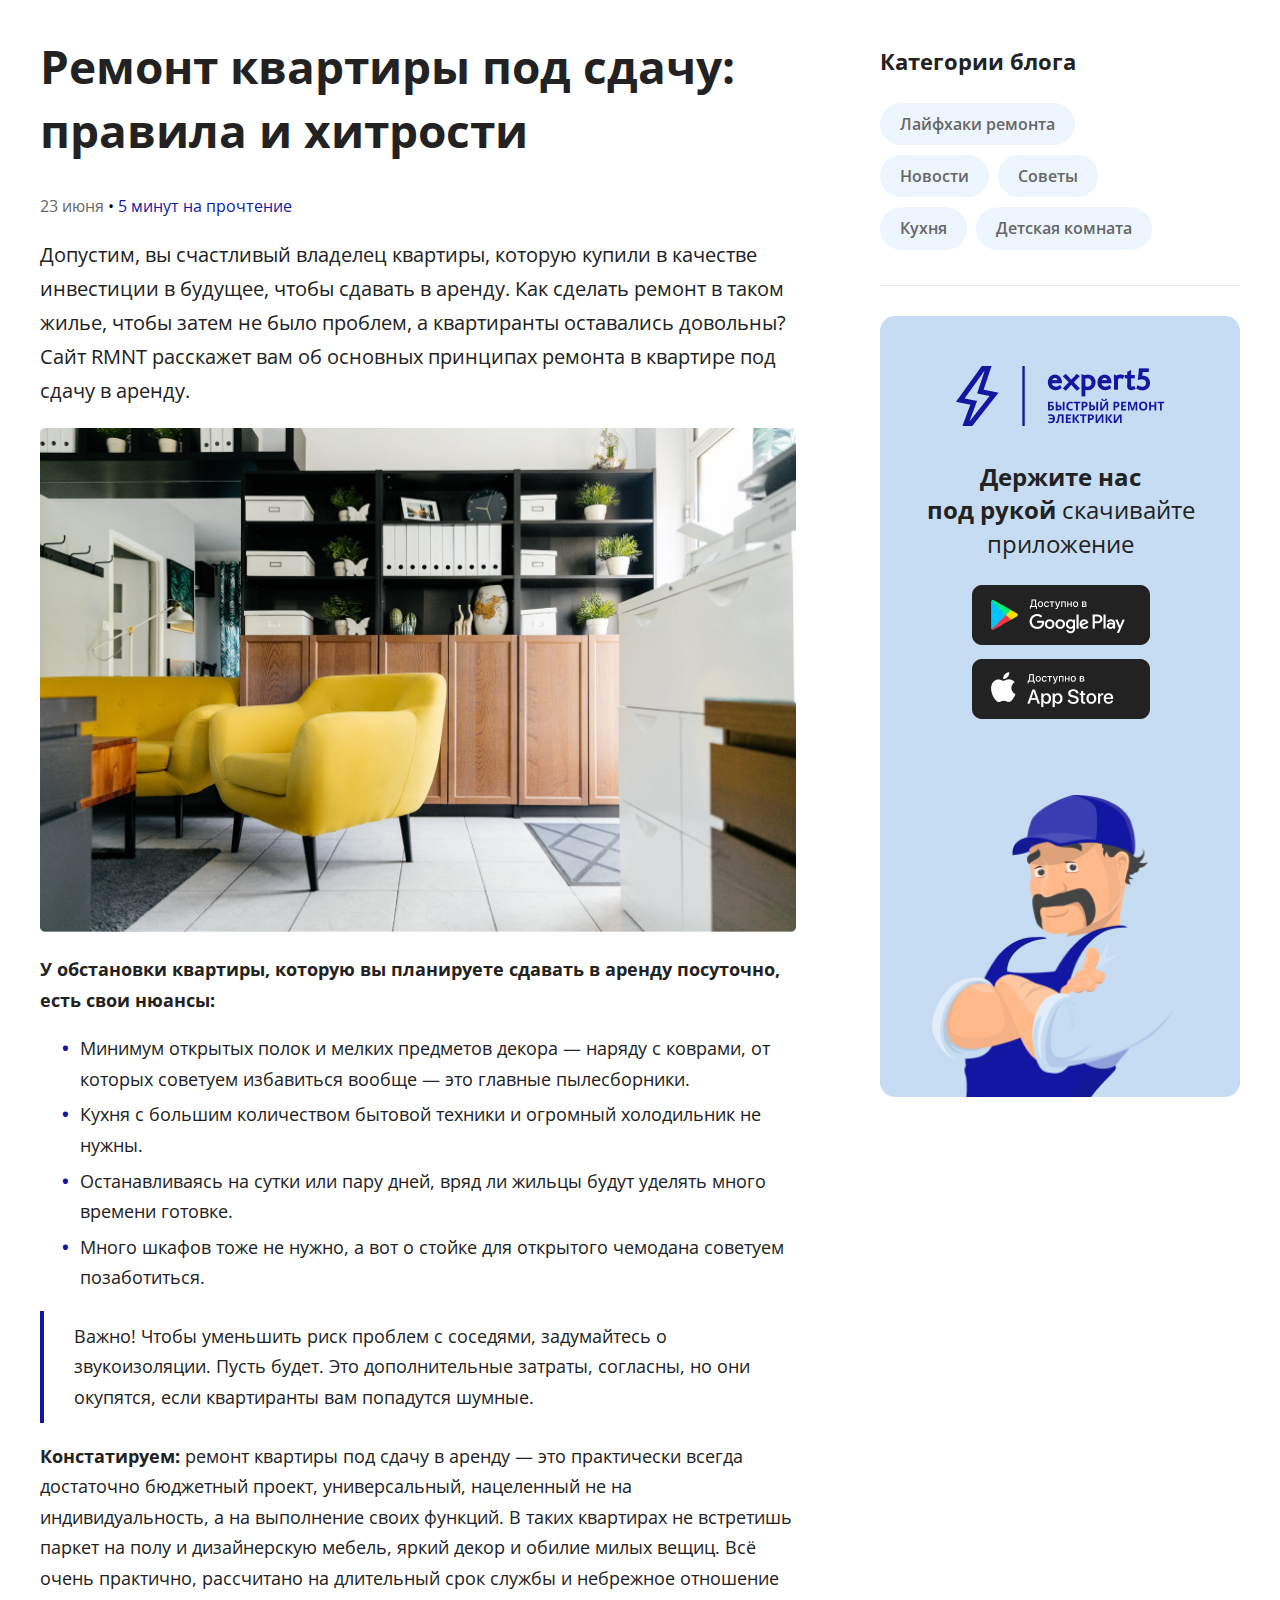
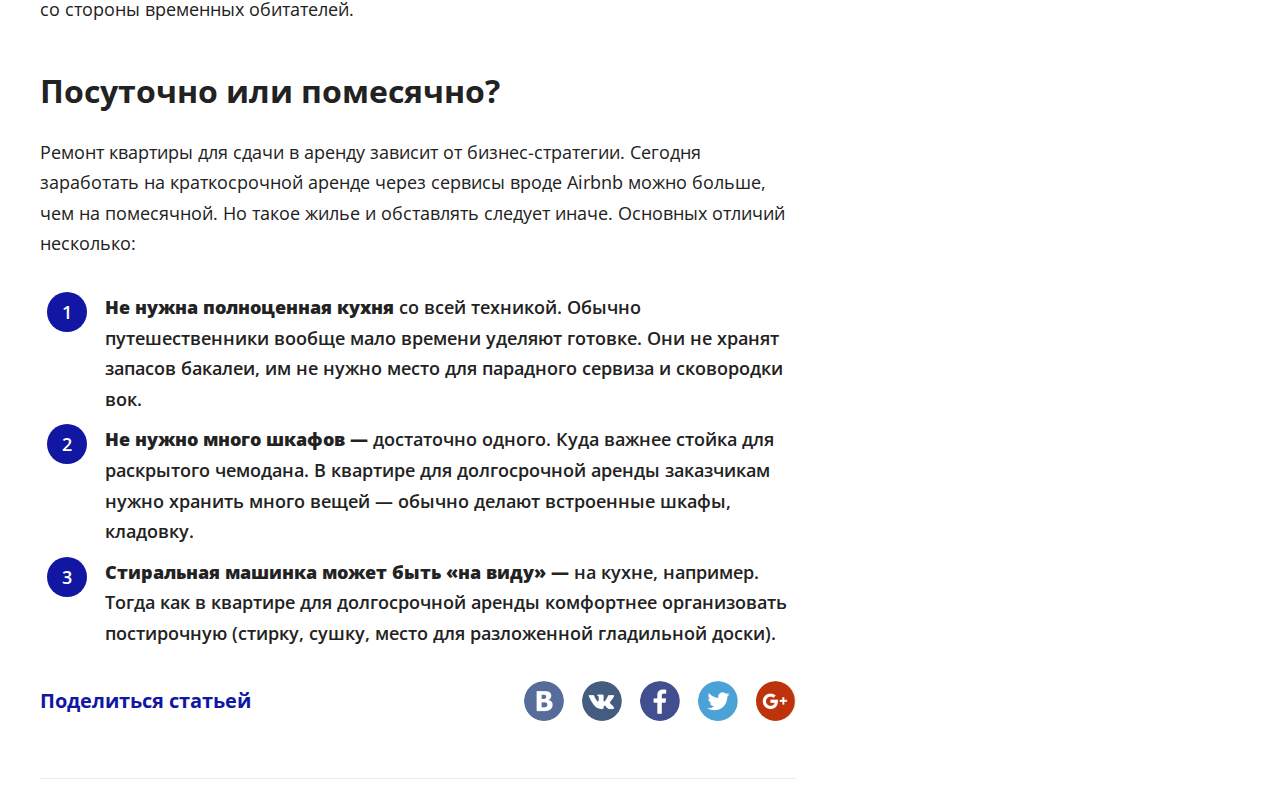
==== article.html @ 5c33186f "article.html article part (almost finished)" ====
<!DOCTYPE html>
<html lang="en">
<head>
    <meta charset="UTF-8">
    <meta http-equiv="X-UA-Compatible" content="IE=edge">
    <meta name="viewport" content="width=device-width, initial-scale=1.0">
    <title>expert5</title>
    <link rel="stylesheet" href="./css/article.css">
    <link rel="preconnect" href="https://fonts.gstatic.com">
    <link rel="preconnect" href="https://fonts.gstatic.com">
    <link href="https://fonts.googleapis.com/css2?family=Open+Sans:wght@400;600;700;800&display=swap" rel="stylesheet">
</head>
<body>
    <main>
        <section class="article_section">
            <!--путь к документу-->
            <div class="article">
                <article class="article_main">
                    <h1>Ремонт квартиры под сдачу: правила и хитрости</h1>
                    <div class="article_main_info">
                        <span class="date">23 июня</span> • <span class="time_to_read">5 минут на прочтение</span>
                    </div>
                    <p class="article_main_default_text">Допустим, вы счастливый владелец квартиры, которую купили в качестве инвестиции в будущее, чтобы сдавать в аренду. Как сделать ремонт в таком жилье, чтобы затем не было проблем, а квартиранты оставались довольны? Сайт RMNT расскажет вам об основных принципах ремонта в квартире под сдачу в аренду.</p>
                    <div class="article_main_image">
                        <img src="./img/article_remont.png" alt="Image in article">
                    </div>
                    <p><b>У обстановки квартиры, которую вы планируете сдавать в аренду посуточно, есть свои нюансы:</b></p>
                    <ul>
                        <li>Минимум открытых полок и мелких предметов декора — наряду с коврами, от которых советуем избавиться вообще — это главные пылесборники.</li>
                        <li>Кухня с большим количеством бытовой техники и огромный холодильник не нужны.</li>
                        <li>Останавливаясь на сутки или пару дней, вряд ли жильцы будут уделять много времени готовке.</li>
                        <li>Много шкафов тоже не нужно, а вот о стойке для открытого чемодана советуем позаботиться.</li>
                    </ul>
                    <p class="article_main_important_text">
                        Важно! Чтобы уменьшить риск проблем с соседями, задумайтесь о звукоизоляции. Пусть будет. Это дополнительные затраты, согласны, но они окупятся, если квартиранты вам попадутся шумные.
                    </p>
                    <p><b>Констатируем:</b> ремонт квартиры под сдачу в аренду — это практически всегда достаточно бюджетный проект, универсальный, нацеленный не на индивидуальность, а на выполнение своих функций. В таких квартирах не встретишь паркет на полу и дизайнерскую мебель, яркий декор и обилие милых вещиц. Всё очень практично, рассчитано на длительный срок службы и небрежное отношение со стороны временных обитателей.</p>
                    <h3>Посуточно или помесячно?</h3>
                    <p>Ремонт квартиры для сдачи в аренду зависит от бизнес-стратегии. Сегодня заработать на краткосрочной аренде через сервисы вроде Airbnb можно больше, чем на помесячной. Но такое жилье и обставлять следует иначе. Основных отличий несколько:</p>
                    <ol>
                        <li><b>Не нужна полноценная кухня</b> со всей техникой. Обычно путешественники вообще мало времени уделяют готовке. Они не хранят запасов бакалеи, им не нужно место для парадного сервиза и сковородки вок.</li>
                        <li><b>Не нужно много шкафов —</b> достаточно одного. Куда важнее стойка для раскрытого чемодана. В квартире для долгосрочной аренды заказчикам нужно хранить много вещей — обычно делают встроенные шкафы, кладовку.</li>
                        <li><b>Стиральная машинка может быть «на виду» —</b> на кухне, например. Тогда как в квартире для долгосрочной аренды комфортнее организовать постирочную (стирку, сушку, место для разложенной гладильной доски).</li>
                    </ol>
                    <div class="article_main_share">
                        <p>Поделиться статьей</p>
                        <div class="all_shares">
                            <button id="share_1"></button>
                            <button id="share_2"></button>
                            <button id="share_3"></button>
                            <button id="share_4"></button>
                            <button id="share_5"></button>
                        </div>
                    </div>
                </article>
                <div class="article_add">
                    <div class="categories">
                        <h3>Категории блога</h3>
                        <div class="categories_list">
                            <button>Лайфхаки ремонта</button>
                            <button>Новости</button>
                            <button>Советы</button>
                            <button>Кухня</button>
                            <button>Детская комната</button>
                        </div> 
                    </div>
                    <div class="mobile_app_add">
                        <div class="main_part">
                            <div class="logo">
                                <img src="./img/logo_large.png" alt="Logo">
                            </div>
                            <p><b>Держите нас <br> под рукой</b> скачивайте приложение</p>
                            <div class="links">
                                <img src="./img/large_gp.png" alt="google play link">
                                <img src="./img/large_ap.png" alt="app store link">
                            </div>
                        </div>                        
                        <div class="man">
                            <img src="./img/article_add_man_large.png" alt="man" id="article_default_man">
                            <img src="./img/article_add_man_tablet.png" alt="man tablet" id="article_tablet_man">
                        </div>
                        <!-- лого, текст, кнопки, картинка -->
                    </div>
                </div>
            </div>
            <!-- Читать ещё -->
            <!-- Комментарии -->
        </section>
    </main>
</body>
</html>
---- css/article.css ----
.article_section {
  width: 100%;
}

.article {
  max-width: 1200px;
  margin: 0 auto;
  display: flex;
  flex-direction: row;
}

.article_main {
  width: 63%;
  padding-bottom: 40px;
  border-bottom: 1px solid #ECECEC;
  margin-top: 26px;
}

.article_main h1 {
  font-family: Open Sans;
  font-style: normal;
  font-weight: bold;
  font-size: 46px;
  line-height: 140%;
  color: #222222;
  margin-top: 0;
}

.article_main h3 {
  font-family: Open Sans;
  font-style: normal;
  font-weight: bold;
  font-size: 32px;
  line-height: 170%;
  color: #222222;
  margin-bottom: 10px;
  margin-top: 40px;
}

.article_main_image {
  width: 100%;
}

.article_main_image img {
  width: 100%;
}

.article_main_info {
  font-family: Open Sans;
  font-style: normal;
  font-weight: normal;
  font-size: 16px;
  line-height: 150%;
}

.article_main_info span.date {
  color: #666666;
}

.article_main_info span.time_to_read {
  color: #1117A3;
}

.article_main p {
  font-family: Open Sans;
  font-style: normal;
  font-weight: normal;
  font-size: 18px;
  line-height: 170%;
  color: #222222;
}

.article_main p.article_main_default_text {
  font-size: 20px;
}

.article_main ul {
  list-style: none;
}

.article_main ul li {
  margin: 5px 0;
  font-family: Open Sans;
  font-style: normal;
  font-weight: normal;
  font-size: 18px;
  line-height: 170%;
  color: #222222;
}

.article_main ul li::before {
  content: "\2022";
  color: #1117A3;
  font-weight: bold;
  display: inline-block;
  width: 1em;
  margin-left: -1em;
}

.article_main ol {
  list-style-type: none;
  counter-reset: num;
  margin: 0 0 0 45px;
  padding: 15px 0 5px 0;
  font-size: 16px;
}

.article_main ol li {
  position: relative;
  margin: 0 0 0 0;
  padding: 0 0 10px 20px;
  line-height: 1.4;
  font-family: Open Sans;
  font-style: normal;
  font-weight: 600;
  font-size: 18px;
  line-height: 170%;
  color: #222222;
}

.article_main ol li::before {
  content: counter(num);
  counter-increment: num;
  display: inline-block;
  position: absolute;
  top: 0;
  left: -38px;
  width: 40px;
  height: 40px;
  border-radius: 100px;
  background: #1117A3;
  color: #FFFFFF;
  text-align: center;
  line-height: 40px;
  font-size: 18px;
}

.article_main_important_text {
  border-left: 4px #1117A3 solid;
  padding: 10px 30px;
  font-size: 20px;
}

.article_main_share {
  display: flex;
  flex-direction: row;
  justify-content: space-between;
  align-items: center;
}

.article_main_share p {
  font-family: Open Sans;
  font-style: normal;
  font-weight: bold;
  font-size: 20px;
  line-height: 170%;
  color: #1117A3;
}

.article_main_share .all_shares {
  width: 272px;
  height: 40px;
}

.article_main_share .all_shares button {
  width: 40px;
  height: 40px;
  border-radius: 100px;
  border: 0;
  background-color: antiquewhite;
  margin-left: 7px;
  margin-right: 7px;
  background-image: url("../img/all_shares.png");
  cursor: pointer;
}

.article_main_share .all_shares button:first-child {
  margin-left: 0;
}

.article_main_share .all_shares button:last-child {
  margin-right: 0;
}

.article_main_share .all_shares #share_1 {
  background-position: 0 0;
}

.article_main_share .all_shares #share_2 {
  background-position: 208px 0;
}

.article_main_share .all_shares #share_3 {
  background-position: 152px 0;
}

.article_main_share .all_shares #share_4 {
  background-position: 96px 0;
}

.article_main_share .all_shares #share_5 {
  background-position: 40px 0;
}

.article_add {
  margin-left: 7%;
  width: 30%;
  margin-top: 24px;
}

.article_add .categories {
  margin-top: 15px;
  padding-bottom: 30px;
  border-bottom: 1px solid #E6E6E6;
}

.article_add .categories h3 {
  margin-top: 0;
  font-family: Open Sans;
  font-style: normal;
  font-weight: bold;
  font-size: 22px;
  line-height: 130%;
  color: #222222;
}

.article_add .categories_list {
  width: 87.5%;
}

.article_add .categories_list button {
  background: #EDF5FE;
  border-radius: 100px;
  border: 0;
  padding: 10px 20px;
  margin: 5px 5px 5px 0;
  font-family: Open Sans;
  font-style: normal;
  font-weight: 600;
  font-size: 16px;
  line-height: 140%;
  color: #666666;
  cursor: pointer;
}

.article_add .mobile_app_add {
  padding-top: 50px;
  padding-left: 46px;
  padding-right: 45px;
  margin-top: 30px;
  height: 731px;
  background: #C5DCF2;
  border-radius: 15px;
  display: flex;
  flex-direction: column;
  align-items: center;
  overflow: hidden;
  justify-content: space-between;
}

.article_add .mobile_app_add .main_part {
  display: flex;
  flex-direction: column;
  align-items: center;
}

.article_add .mobile_app_add .main_part p {
  font-family: Open Sans;
  font-style: normal;
  font-weight: normal;
  font-size: 24px;
  line-height: 140%;
  text-align: center;
  color: #222222;
  margin-top: 30px;
}

.article_add .mobile_app_add .main_part .links {
  display: flex;
  flex-direction: column;
  margin-bottom: 20px;
}

.article_add .mobile_app_add .main_part .links img {
  margin-bottom: 14px;
}

.article_add .mobile_app_add .man img {
  height: 100%;
}

.article_add .mobile_app_add .man #article_tablet_man {
  display: none;
}

@media screen and (max-width: 1025px) {
  .article {
    padding: 0 10px;
  }
}

@media screen and (max-width: 769px) {
  .article {
    flex-direction: column;
    padding: 0 32px;
  }
  .article_main {
    width: 100%;
  }
  .article_main h1 {
    font-size: 40px;
  }
  .article_main ol li::before {
    width: 32px;
    height: 32px;
    line-height: 30px;
  }
  .article_add {
    width: 100%;
    margin-left: 0;
  }
  .article_add .categories {
    border: 0;
  }
  .article_add .mobile_app_add {
    flex-direction: row;
    height: 446px;
  }
  .article_add .mobile_app_add .man {
    height: 100%;
  }
  .article_add .mobile_app_add .man #article_tablet_man {
    display: block;
  }
  .article_add .mobile_app_add .man #article_default_man {
    display: none;
  }
}

@media screen and (max-width: 426px) {
  .article {
    padding: 0 24px;
  }
  .article_main h1 {
    font-size: 32px;
  }
  .article_main p.article_main_default_text {
    font-size: 18px;
  }
  .article_main_important_text {
    font-size: 18px;
    padding-left: 0 20px;
  }
  .article_main ol li, .article_main ul li {
    font-size: 16px;
  }
  .article_main_share {
    flex-direction: column;
  }
  .article_main_share p {
    font-size: 18px;
  }
  .article_add .mobile_app_add {
    flex-direction: column;
    height: 629px;
  }
  .article_add .mobile_app_add .main_part .logo img {
    width: 173px;
    height: 50px;
  }
  .article_add .mobile_app_add .main_part p {
    font-size: 20px;
  }
  .article_add .mobile_app_add .man #article_tablet_man {
    display: none;
  }
  .article_add .mobile_app_add .man #article_default_man {
    display: block;
  }
}
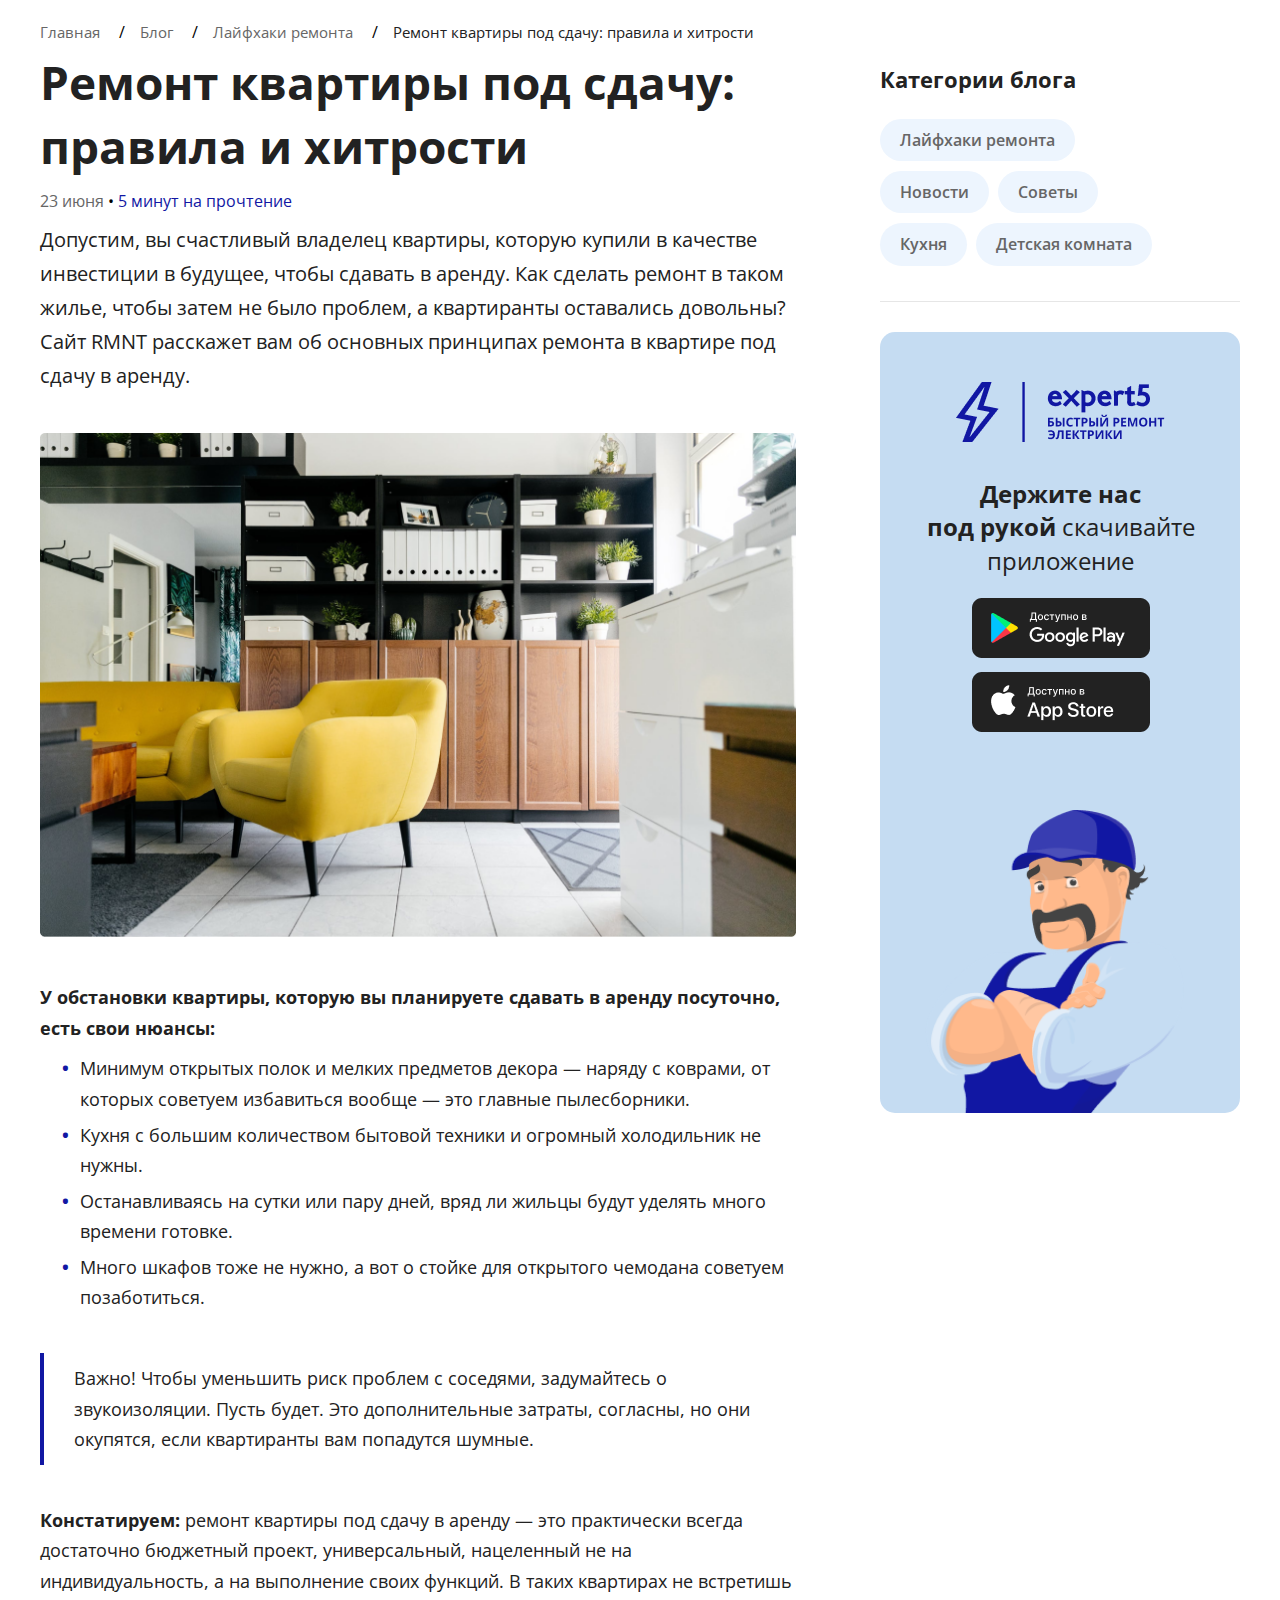
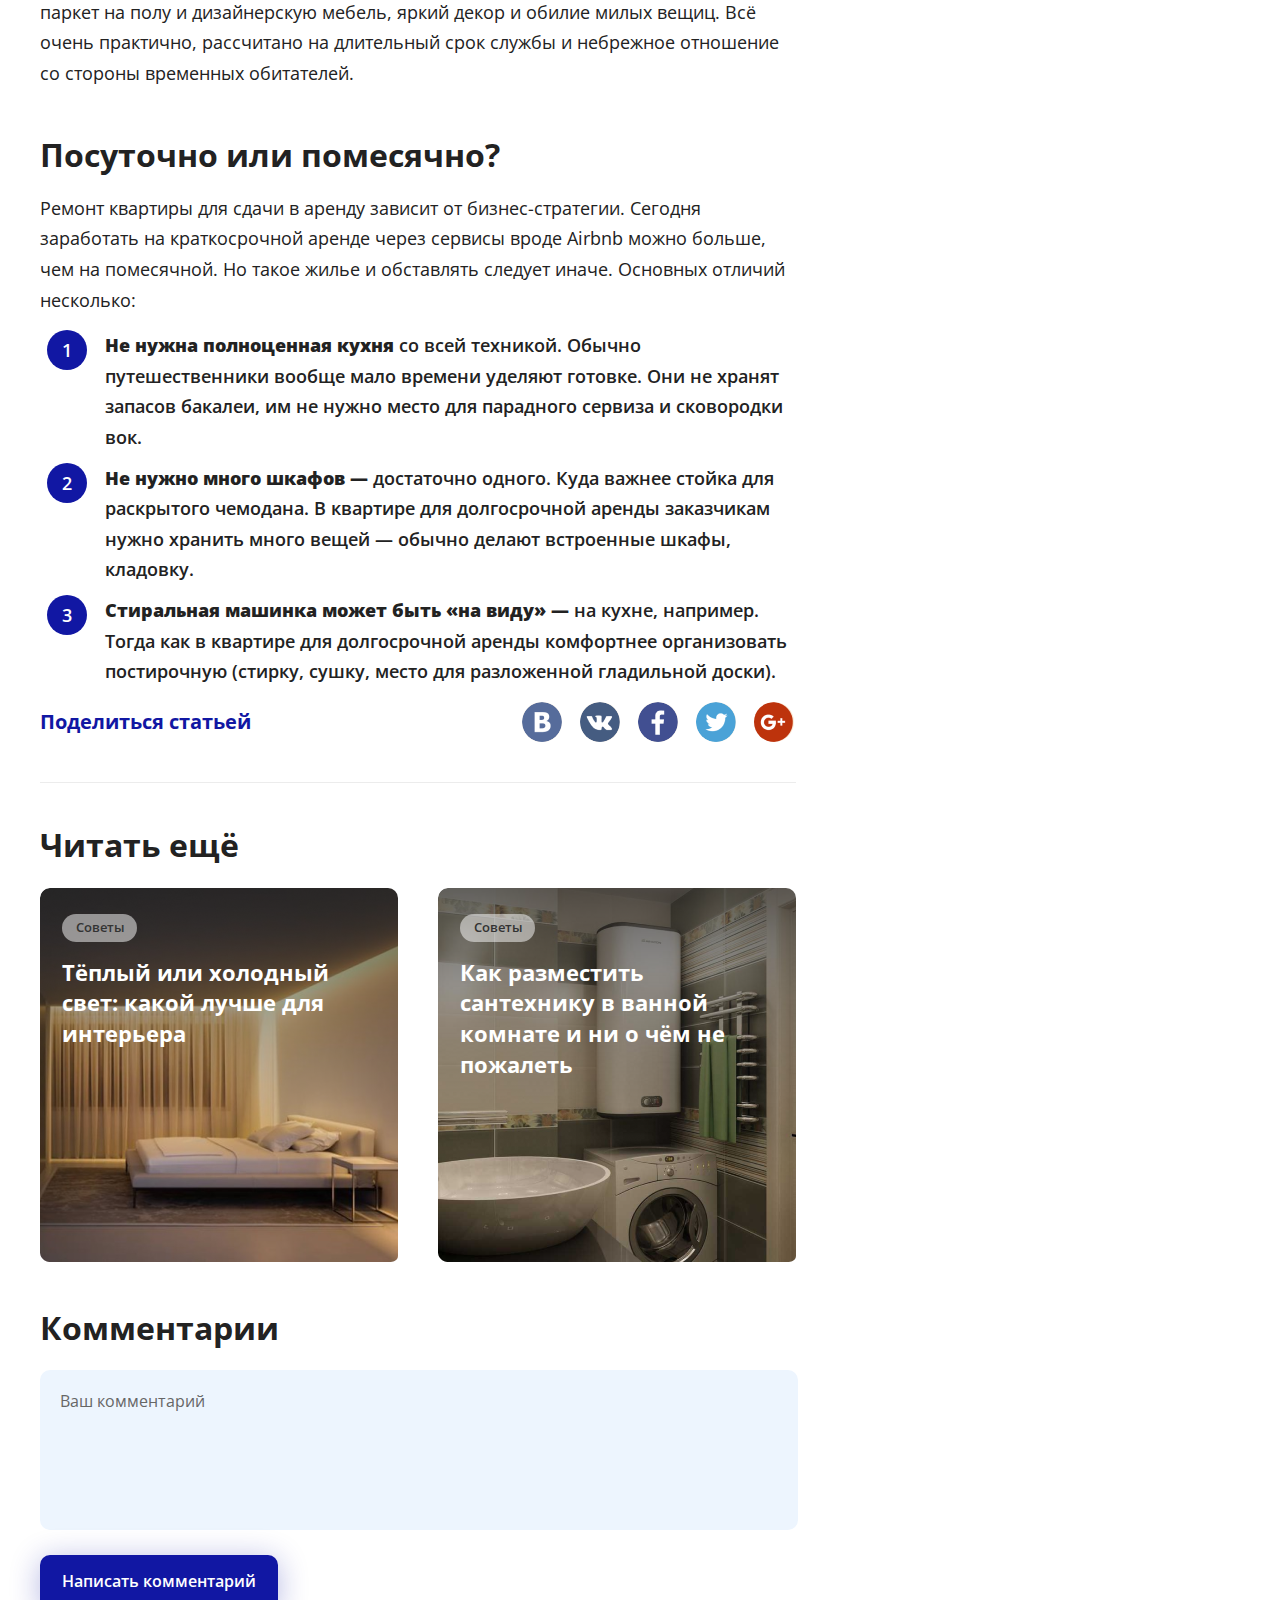
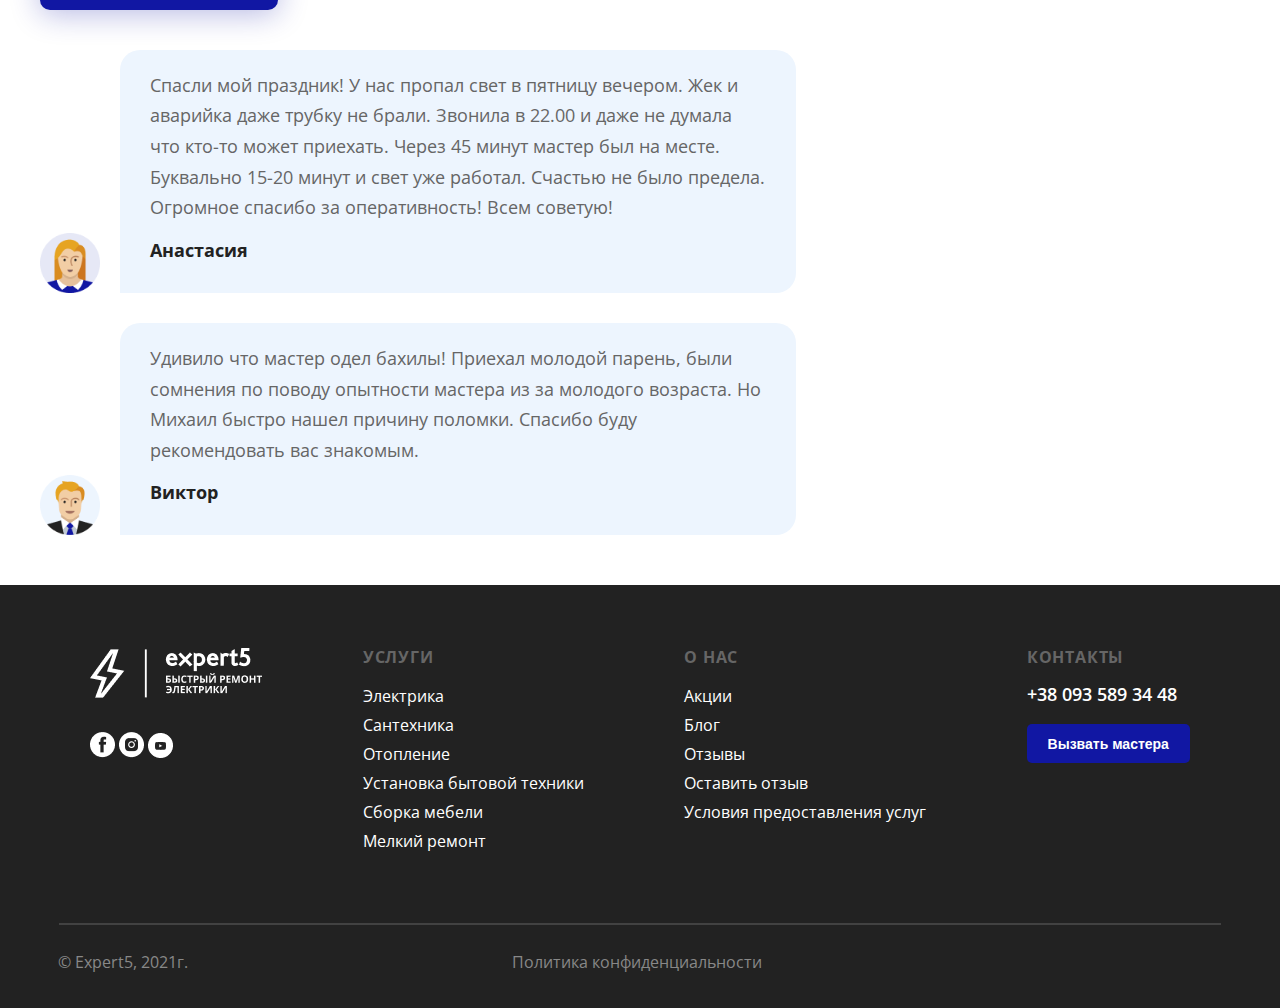
==== commit 45103f0f: "article finished (no header)" ====
--- a/article.html
+++ b/article.html
@@ -5,6 +5,7 @@
     <meta http-equiv="X-UA-Compatible" content="IE=edge">
     <meta name="viewport" content="width=device-width, initial-scale=1.0">
     <title>expert5</title>
+    <link rel="stylesheet" href="./css/style.css">
     <link rel="stylesheet" href="./css/article.css">
     <link rel="preconnect" href="https://fonts.gstatic.com">
     <link rel="preconnect" href="https://fonts.gstatic.com">
@@ -14,78 +15,193 @@
     <main>
         <section class="article_section">
             <!--путь к документу-->
-            <div class="article">
-                <article class="article_main">
-                    <h1>Ремонт квартиры под сдачу: правила и хитрости</h1>
-                    <div class="article_main_info">
-                        <span class="date">23 июня</span> • <span class="time_to_read">5 минут на прочтение</span>
-                    </div>
-                    <p class="article_main_default_text">Допустим, вы счастливый владелец квартиры, которую купили в качестве инвестиции в будущее, чтобы сдавать в аренду. Как сделать ремонт в таком жилье, чтобы затем не было проблем, а квартиранты оставались довольны? Сайт RMNT расскажет вам об основных принципах ремонта в квартире под сдачу в аренду.</p>
-                    <div class="article_main_image">
-                        <img src="./img/article_remont.png" alt="Image in article">
-                    </div>
-                    <p><b>У обстановки квартиры, которую вы планируете сдавать в аренду посуточно, есть свои нюансы:</b></p>
+            <div class="article_block">
+                <div class="article_links">
                     <ul>
-                        <li>Минимум открытых полок и мелких предметов декора — наряду с коврами, от которых советуем избавиться вообще — это главные пылесборники.</li>
-                        <li>Кухня с большим количеством бытовой техники и огромный холодильник не нужны.</li>
-                        <li>Останавливаясь на сутки или пару дней, вряд ли жильцы будут уделять много времени готовке.</li>
-                        <li>Много шкафов тоже не нужно, а вот о стойке для открытого чемодана советуем позаботиться.</li>
+                        <li><a href="#">Главная</a></li>
+                        <li><a href="#">Блог</a></li>
+                        <li><a href="#">Лайфхаки ремонта</a></li>
+                        <li class="current"><a href="#">Ремонт квартиры под сдачу: правила и хитрости</a></li>
                     </ul>
-                    <p class="article_main_important_text">
-                        Важно! Чтобы уменьшить риск проблем с соседями, задумайтесь о звукоизоляции. Пусть будет. Это дополнительные затраты, согласны, но они окупятся, если квартиранты вам попадутся шумные.
-                    </p>
-                    <p><b>Констатируем:</b> ремонт квартиры под сдачу в аренду — это практически всегда достаточно бюджетный проект, универсальный, нацеленный не на индивидуальность, а на выполнение своих функций. В таких квартирах не встретишь паркет на полу и дизайнерскую мебель, яркий декор и обилие милых вещиц. Всё очень практично, рассчитано на длительный срок службы и небрежное отношение со стороны временных обитателей.</p>
-                    <h3>Посуточно или помесячно?</h3>
-                    <p>Ремонт квартиры для сдачи в аренду зависит от бизнес-стратегии. Сегодня заработать на краткосрочной аренде через сервисы вроде Airbnb можно больше, чем на помесячной. Но такое жилье и обставлять следует иначе. Основных отличий несколько:</p>
-                    <ol>
-                        <li><b>Не нужна полноценная кухня</b> со всей техникой. Обычно путешественники вообще мало времени уделяют готовке. Они не хранят запасов бакалеи, им не нужно место для парадного сервиза и сковородки вок.</li>
-                        <li><b>Не нужно много шкафов —</b> достаточно одного. Куда важнее стойка для раскрытого чемодана. В квартире для долгосрочной аренды заказчикам нужно хранить много вещей — обычно делают встроенные шкафы, кладовку.</li>
-                        <li><b>Стиральная машинка может быть «на виду» —</b> на кухне, например. Тогда как в квартире для долгосрочной аренды комфортнее организовать постирочную (стирку, сушку, место для разложенной гладильной доски).</li>
-                    </ol>
-                    <div class="article_main_share">
-                        <p>Поделиться статьей</p>
-                        <div class="all_shares">
-                            <button id="share_1"></button>
-                            <button id="share_2"></button>
-                            <button id="share_3"></button>
-                            <button id="share_4"></button>
-                            <button id="share_5"></button>
-                        </div>
-                    </div>
-                </article>
-                <div class="article_add">
-                    <div class="categories">
-                        <h3>Категории блога</h3>
-                        <div class="categories_list">
-                            <button>Лайфхаки ремонта</button>
-                            <button>Новости</button>
-                            <button>Советы</button>
-                            <button>Кухня</button>
-                            <button>Детская комната</button>
-                        </div> 
-                    </div>
-                    <div class="mobile_app_add">
-                        <div class="main_part">
-                            <div class="logo">
-                                <img src="./img/logo_large.png" alt="Logo">
-                            </div>
-                            <p><b>Держите нас <br> под рукой</b> скачивайте приложение</p>
-                            <div class="links">
-                                <img src="./img/large_gp.png" alt="google play link">
-                                <img src="./img/large_ap.png" alt="app store link">
-                            </div>
-                        </div>                        
-                        <div class="man">
-                            <img src="./img/article_add_man_large.png" alt="man" id="article_default_man">
-                            <img src="./img/article_add_man_tablet.png" alt="man tablet" id="article_tablet_man">
-                        </div>
-                        <!-- лого, текст, кнопки, картинка -->
-                    </div>
-                </div>
-            </div>
-            <!-- Читать ещё -->
-            <!-- Комментарии -->
+                </div>
+                <div class="article">
+                    <article class="article_main">
+                        <h1>Ремонт квартиры под сдачу: правила и хитрости</h1>
+                        <div class="article_main_info">
+                            <span class="date">23 июня</span> • <span class="time_to_read">5 минут на прочтение</span>
+                        </div>
+                        <p class="article_main_default_text">Допустим, вы счастливый владелец квартиры, которую купили в качестве инвестиции в будущее, чтобы сдавать в аренду. Как сделать ремонт в таком жилье, чтобы затем не было проблем, а квартиранты оставались довольны? Сайт RMNT расскажет вам об основных принципах ремонта в квартире под сдачу в аренду.</p>
+                        <div class="article_main_image">
+                            <img src="./img/article_remont.png" alt="Image in article">
+                        </div>
+                        <p><b>У обстановки квартиры, которую вы планируете сдавать в аренду посуточно, есть свои нюансы:</b></p>
+                        <ul>
+                            <li>Минимум открытых полок и мелких предметов декора — наряду с коврами, от которых советуем избавиться вообще — это главные пылесборники.</li>
+                            <li>Кухня с большим количеством бытовой техники и огромный холодильник не нужны.</li>
+                            <li>Останавливаясь на сутки или пару дней, вряд ли жильцы будут уделять много времени готовке.</li>
+                            <li>Много шкафов тоже не нужно, а вот о стойке для открытого чемодана советуем позаботиться.</li>
+                        </ul>
+                        <p class="article_main_important_text">
+                            Важно! Чтобы уменьшить риск проблем с соседями, задумайтесь о звукоизоляции. Пусть будет. Это дополнительные затраты, согласны, но они окупятся, если квартиранты вам попадутся шумные.
+                        </p>
+                        <p><b>Констатируем:</b> ремонт квартиры под сдачу в аренду — это практически всегда достаточно бюджетный проект, универсальный, нацеленный не на индивидуальность, а на выполнение своих функций. В таких квартирах не встретишь паркет на полу и дизайнерскую мебель, яркий декор и обилие милых вещиц. Всё очень практично, рассчитано на длительный срок службы и небрежное отношение со стороны временных обитателей.</p>
+                        <h3>Посуточно или помесячно?</h3>
+                        <p>Ремонт квартиры для сдачи в аренду зависит от бизнес-стратегии. Сегодня заработать на краткосрочной аренде через сервисы вроде Airbnb можно больше, чем на помесячной. Но такое жилье и обставлять следует иначе. Основных отличий несколько:</p>
+                        <ol>
+                            <li><b>Не нужна полноценная кухня</b> со всей техникой. Обычно путешественники вообще мало времени уделяют готовке. Они не хранят запасов бакалеи, им не нужно место для парадного сервиза и сковородки вок.</li>
+                            <li><b>Не нужно много шкафов —</b> достаточно одного. Куда важнее стойка для раскрытого чемодана. В квартире для долгосрочной аренды заказчикам нужно хранить много вещей — обычно делают встроенные шкафы, кладовку.</li>
+                            <li><b>Стиральная машинка может быть «на виду» —</b> на кухне, например. Тогда как в квартире для долгосрочной аренды комфортнее организовать постирочную (стирку, сушку, место для разложенной гладильной доски).</li>
+                        </ol>
+                        <div class="article_main_share">
+                            <p>Поделиться статьей</p>
+                            <div class="all_shares">
+                                <button id="share_1"></button>
+                                <button id="share_2"></button>
+                                <button id="share_3"></button>
+                                <button id="share_4"></button>
+                                <button id="share_5"></button>
+                            </div>
+                        </div>
+                    </article>
+                    <div class="article_add">
+                        <div class="categories">
+                            <h3>Категории блога</h3>
+                            <div class="categories_list">
+                                <button>Лайфхаки ремонта</button>
+                                <button>Новости</button>
+                                <button>Советы</button>
+                                <button>Кухня</button>
+                                <button>Детская комната</button>
+                            </div> 
+                        </div>
+                        <div class="mobile_app_add">
+                            <div class="main_part">
+                                <div class="mobile_app_logo">
+                                    <img src="./img/logo_large.png" alt="Logo">
+                                </div>
+                                <p><b>Держите нас <br> под рукой</b> скачивайте приложение</p>
+                                <div class="mobile_app_links">
+                                    <img src="./img/large_gp.png" alt="google play link">
+                                    <img src="./img/large_ap.png" alt="app store link">
+                                </div>
+                            </div>                        
+                            <div class="mobile_app_man">
+                                <img src="./img/article_add_man_large.png" alt="man" id="article_default_man">
+                                <img src="./img/article_add_man_tablet.png" alt="man tablet" id="article_tablet_man">
+                            </div>
+                        </div>
+                    </div>
+                </div>  
+                <div class="read_more">
+                    <h3>Читать ещё</h3>
+                    <div class="read_more_all">                       
+                        <div class="read_more_all_item">
+                            <div class="read_more_all_item_tag">Советы</div>
+                            <div class="read_more_all_item_text">Тёплый или холодный свет: какой лучше для интерьера
+                            </div>
+                        </div>
+                        <div class="read_more_all_item">
+                            <div class="read_more_all_item_tag">Советы</div>
+                            <div class="read_more_all_item_text">Как разместить сантехнику в ванной комнате и ни о чём не пожалеть</div>
+                        </div>
+                    </div>
+                </div>
+                <div class="article_comments">
+                    <h3>Комментарии</h3>
+                    <textarea name="article_new_comment" class="article_new_comment" placeholder="Ваш комментарий" ></textarea>
+                    <!-- <input type="text" name="article_new_comment" class="article_new_comment" placeholder="Ваш комментарий" /> -->
+                    <button class="article_comment_btn">Написать комментарий</button>
+                    <div class="comments_list">
+                        <div class="comments_list_item">
+                            <div class="comments_list_item_text">Спасли мой праздник! У нас пропал свет в пятницу вечером. Жек и аварийка даже трубку не брали. Звонила в 22.00 и даже не думала что кто-то может приехать. Через 45 минут мастер был на месте. Буквально 15-20 минут и свет уже работал. Счастью не было предела. Огромное спасибо за оперативность! Всем советую!</div>
+                            <div class="comments_list_item_author">Анастасия</div>
+                            <div class="comments_list_item_avatar">
+                                <img src="./img/comment_1.png" alt="comment author's avatar">
+                            </div>
+                        </div>
+                        <div class="comments_list_item">
+                            <div class="comments_list_item_text">Удивило что мастер одел бахилы! Приехал молодой парень, были сомнения по поводу опытности мастера из за молодого возраста. Но Михаил быстро нашел причину поломки. Спасибо буду рекомендовать вас знакомым.</div>
+                            <div class="comments_list_item_author">Виктор</div>
+                            <div class="comments_list_item_avatar">
+                                <img src="./img/comment_3.png" alt="comment author's avatar">
+                            </div>
+                        </div>
+                    </div>
+                </div>              
+            </div>
+ 
         </section>
     </main>
+    <footer>
+        <div class="footer">
+            <div class="footer__main">
+                <div class="footer__main__sect1">
+                    <div class="footer__main__sect1__logo">
+                        <img src="./img/logo3.png" alt="logo">
+                    </div>
+                    <div class="footer__main__sect1__media">
+                        <img src="./img/face2.png" alt="face">
+                        <img src="./img/inst2.png" alt="inct">
+                        <img src="./img/youtube2.png" alt="youTube">
+                    </div>
+                </div>
+                <div class="footer__main__sect2">
+                    <h1>Услуги</h1>
+                    <a href="#">
+                        <p>Электрика</p>
+                    </a>
+                    <a href="#">
+                        <p>Сантехника</p>
+                    </a>
+                    <a href="#">
+                        <p>Отопление</p>
+                    </a>
+                    <a href="#">
+                        <p>Установка бытовой техники</p>
+                    </a>
+                    <a href="#">
+                        <p>Сборка мебели</p>
+                    </a>
+                    <a href="#">
+                        <p>Мелкий ремонт</p>
+                    </a>
+                </div>
+
+                <div class="footer__main__sect3">
+                    <h1>О нас</h1>
+                    <a href="#">
+                        <p>Акции</p>
+                    </a>
+                    <a href="#">
+                        <p>Блог</p>
+                    </a>
+                    <a href="#">
+                        <p>Отзывы</p>
+                    </a>
+                    <a href="#">
+                        <p>Оставить отзыв</p>
+                    </a>
+                    <a href="#">
+                        <p>Условия предоставления услуг</p>
+                    </a>
+                </div>
+                <div class="footer__main__sect4">
+                    <h1>Контакты</h1>
+                    <a href="tel:+38 093 589 34 48">
+                        <p>+38 093 589 34 48</p>
+                    </a>
+                    <button class="btns">Вызвать мастера</button>
+
+                </div>
+            </div>
+            <div class="footer__line">
+                <hr class="hr2" />
+            </div>
+            <div class="footer__footer">
+                <h1>© Expert5, 2021г.</h1>
+                <h2>Политика конфиденциальности</h2>
+            </div>
+        </div>
+    </footer>
 </body>
 </html>--- a/css/style.css
+++ b/css/style.css
@@ -0,0 +1,3966 @@
+@charset "UTF-8";
+* {
+  margin: 0;
+  padding: 0;
+}
+
+body {
+  font-family: 'Open Sans', sans-serif;
+  position: relative;
+}
+
+.modall__block {
+  display: none;
+  justify-content: center;
+  align-items: center;
+  position: absolute;
+  left: 0;
+  right: 0;
+  top: 0;
+  height: 101vh;
+  background-color: rgba(0, 0, 0, 0.7);
+  z-index: 10;
+}
+
+.modall__block .closedModal {
+  position: absolute;
+  top: 26px;
+  right: 22px;
+}
+
+.modall__block__content {
+  position: relative;
+  padding: 41px 0 0 60px;
+  box-sizing: border-box;
+  width: 962px;
+  height: 308px;
+  background: #FFFFFF;
+  box-shadow: 0px 4px 40px rgba(0, 0, 0, 0.25);
+  border-radius: 10px;
+}
+
+.modall__block__content h1 {
+  font-weight: bold;
+  font-size: 38px;
+  margin-bottom: 17px;
+}
+
+.modall__block__content p {
+  font-weight: normal;
+  font-size: 22px;
+  margin-bottom: 29px;
+}
+
+.modall__block .googlePlay {
+  margin-right: 12px;
+}
+
+.modall__block .mobTekk {
+  top: -45px;
+  right: 70px;
+  position: absolute;
+}
+
+header {
+  margin: 0 auto;
+  font-family: 'Open Sans', sans-serif;
+}
+
+.line {
+  border-bottom-width: 1px;
+  border-bottom-style: solid;
+  border-bottom-color: rgba(0, 0, 0, 0.1);
+}
+
+.header {
+  max-width: 1200px;
+  margin: 0 auto;
+  margin-bottom: 0.55%;
+}
+
+.flex {
+  margin-top: 1.5%;
+  display: flex;
+  justify-content: space-between;
+  align-items: center;
+}
+
+.head__main {
+  display: flex;
+}
+
+.head__main__city__img {
+  margin-top: 5%;
+  margin-left: 23%;
+}
+
+.head__main__city__select {
+  margin-top: 3%;
+  margin-left: 2%;
+}
+
+select {
+  cursor: pointer;
+  font-size: 14px;
+  font-style: normal;
+  font-weight: 600;
+  border: none;
+  outline: none;
+}
+
+.left,
+.right {
+  display: flex;
+  align-items: center;
+}
+
+.head__main__logo {
+  display: flex;
+  position: relative;
+  margin-left: 14%;
+}
+
+.right {
+  width: 100%;
+  padding-left: -15%;
+  justify-content: flex-end;
+}
+
+.head__main__img {
+  margin-top: -1%;
+  margin-right: 1%;
+}
+
+.head__main__tell {
+  margin-top: -1.5%;
+  margin-right: 1%;
+}
+
+.head__main__tell a {
+  text-decoration: none;
+  color: #000;
+  font-size: 18px;
+  font-style: normal;
+  font-weight: 600;
+}
+
+.logo2 {
+  display: none;
+}
+
+.head__main__button {
+  margin-top: -1%;
+}
+
+.btn {
+  cursor: pointer;
+  height: 39px;
+  width: 163px;
+  left: 1137px;
+  top: 21px;
+  border-radius: 5px;
+  background-color: #1117A3;
+  text-decoration: none;
+  color: #fff;
+  outline: none;
+  border: 0;
+}
+
+.head__main__mob {
+  display: none;
+}
+
+.menu {
+  position: relative;
+  max-width: 1200px;
+  margin: 0 auto;
+  margin-bottom: 0.7%;
+}
+
+.chevron {
+  z-index: 25;
+  display: flex;
+  justify-content: flex-end;
+}
+
+.burger {
+  top: 25%;
+  left: -5%;
+  position: absolute;
+  display: none;
+}
+
+.close {
+  position: absolute;
+  top: 2%;
+  left: 91%;
+  display: none;
+}
+
+.chevron a {
+  text-decoration: none;
+  font-size: 14px;
+  font-style: normal;
+  font-weight: 600;
+  color: #222222;
+  display: flex;
+  align-items: center;
+  text-align: left;
+}
+
+.icon1 {
+  fill: #1117A3;
+}
+
+.chevron :hover {
+  color: #1117A3;
+}
+
+.chevron li {
+  margin: 2.1% 3.6% 0 0;
+  list-style-type: none;
+}
+
+.chevron img {
+  padding-right: 14px;
+}
+
+.header__main {
+  overflow: hidden;
+  z-index: 1;
+  position: relative;
+  width: 100%;
+  margin: 0 auto;
+  height: 550px;
+}
+
+.header__main__center {
+  max-width: 1200px;
+  margin: 0 auto;
+}
+
+.header__main__text {
+  margin-top: 9.55%;
+  margin-left: 2.7%;
+}
+
+.header__main__text__thanks {
+  margin-top: 34px;
+  margin-left: 2.7%;
+}
+
+.header__main__text__up__thanks {
+  padding: 25px;
+  background: #F3F4F9;
+  border-radius: 6px;
+  width: 62%;
+  display: flex;
+  flex-direction: row;
+  align-content: center;
+  justify-content: space-between;
+  margin-bottom: 34px;
+}
+
+.header__main__text__up__thanks p {
+  font-style: normal;
+  font-weight: normal;
+  font-size: 16px;
+  line-height: 150%;
+  color: #666666;
+  width: 80%;
+}
+
+.header__main__text__up__thanks button {
+  cursor: pointer;
+  border: 1px solid rgba(34, 34, 34, 0.2);
+  box-sizing: border-box;
+  width: 84px;
+  height: 39px;
+  border-radius: 5px;
+  background: #F3F4F9;
+  font-weight: 600;
+  font-size: 14px;
+  line-height: 140%;
+  color: #222222;
+}
+
+.header__main__text__head h1 {
+  font-size: 48px;
+  font-style: normal;
+  font-weight: 700;
+  line-height: 58px;
+  letter-spacing: 0em;
+  text-align: left;
+}
+
+.header__main__text__head__thanks h1 {
+  font-size: 36px;
+  font-style: normal;
+  font-weight: 700;
+  line-height: 120%;
+  letter-spacing: 0em;
+  text-align: left;
+}
+
+.header__main__text__main p {
+  margin-top: 2.5%;
+  font-size: 20px;
+  font-style: normal;
+  font-weight: 400;
+  color: #666666;
+}
+
+.header__main__text__main__thanks p {
+  margin-top: 24px;
+  font-size: 16px;
+  font-style: normal;
+  font-weight: 400;
+  color: #666666;
+}
+
+.btn2 {
+  cursor: pointer;
+  height: 54px;
+  width: 216px;
+  border-radius: 5px;
+  background-color: #1117A3;
+  font-size: 16px;
+  font-style: normal;
+  font-weight: 600;
+  color: #fff;
+  outline: none;
+  border: 0;
+  -webkit-box-shadow: 0px 0px 100px 10px rgba(17, 23, 163, 0.2);
+  -moz-box-shadow: 0px 0px 100px 10px rgba(17, 23, 163, 0.2);
+  box-shadow: 0px 0px 100px 10px rgba(17, 23, 163, 0.2);
+}
+
+.header__main__text__btn {
+  margin-top: 3.6%;
+}
+
+.header__main__text__btn button {
+  margin-bottom: 15px;
+}
+
+.header__main__text__btn__thanks {
+  margin-top: 34px;
+}
+
+.header__main__text__btn__thanks button {
+  margin-bottom: 15px;
+}
+
+.header__main__text__btn__thanks .btn2 {
+  font-style: normal;
+  font-weight: 600;
+  font-size: 16px;
+  line-height: 140%;
+  background: #1117A3;
+  box-shadow: 0px 4px 50px rgba(17, 23, 163, 0.4);
+  border-radius: 5px;
+}
+
+.header__main__back img {
+  position: absolute;
+  z-index: -1;
+  top: 3%;
+  left: 47.6%;
+}
+
+.header__main__back__thanks img {
+  position: absolute;
+  z-index: -1;
+  top: -3.6%;
+  left: 58.4%;
+  width: 478px;
+}
+
+.link {
+  margin-left: 2.5%;
+  font-size: 16px;
+  font-style: normal;
+  font-weight: 600;
+  color: #1117A3;
+}
+
+.link:active {
+  color: #1117A3;
+}
+
+.hrvert {
+  position: absolute;
+  width: 213px;
+  height: 0px;
+  left: 56.5%;
+  top: 145px;
+  border: 1px dashed rgba(34, 34, 34, 0.2);
+  transform: rotate(90deg);
+}
+
+.back_content {
+  justify-content: center;
+  align-items: center;
+  position: absolute;
+  left: 0;
+  right: 0;
+  top: 313px;
+  height: 100vh;
+  background-color: rgba(0, 0, 0, 0.7);
+  z-index: 10;
+}
+
+.content__menu {
+  display: none;
+  position: absolute;
+  width: 100%;
+  z-index: 5;
+}
+
+.content__menu__block {
+  position: relative;
+  height: 313px;
+  background: #F3F4F9;
+}
+
+.content__menu__block::after {
+  content: '';
+  position: absolute;
+  left: 44%;
+  top: -20px;
+  border: 10px solid transparent;
+  border-bottom: 10px solid #F3F4F9;
+}
+
+.content__menu__block__box {
+  margin: 0 auto;
+  display: flex;
+  justify-content: space-between;
+  max-width: 1200px;
+}
+
+.content__menu__block__box a:active {
+  color: #1117A3;
+}
+
+.content__menu__block__box__content1 {
+  margin-left: 2.2%;
+}
+
+.content__menu__block__box__content1 h1 {
+  text-transform: uppercase;
+  padding-left: 10px;
+  padding-bottom: 10px;
+  padding-top: 28px;
+  font-size: 15px;
+  font-style: normal;
+  font-weight: 700;
+  line-height: 30px;
+  letter-spacing: 0.05em;
+  text-align: left;
+  color: #999;
+}
+
+.content__menu__block__box__content1 p {
+  margin-top: 20px;
+  margin-left: 10px;
+  color: #1117A3;
+}
+
+.content__menu__block__box__content1 .container {
+  position: relative;
+  padding-top: 27px;
+  width: 351px;
+}
+
+.content__menu__block__box__content1 hr {
+  border: 1px dashed rgba(34, 34, 34, 0.2);
+}
+
+.content__menu__block__box__content1 .text1 {
+  position: absolute;
+  left: 0;
+  top: 5px;
+  background: #F3F4F9;
+  padding: 0 10px;
+  font-size: 15px;
+  font-style: normal;
+  font-weight: 400;
+  line-height: 30px;
+  letter-spacing: 0em;
+  text-align: left;
+}
+
+.content__menu__block__box__content1 .text2 {
+  position: absolute;
+  right: -20px;
+  top: 5px;
+  background: #F3F4F9;
+  padding: 0 10px;
+  font-size: 15px;
+  font-style: normal;
+  font-weight: 400;
+  line-height: 30px;
+  letter-spacing: 0em;
+  text-align: right;
+  color: #999;
+}
+
+.s1 {
+  font-family: 'Open Sans', sans-serif;
+  background: #F3F4F9;
+  height: 500px;
+}
+
+.section1 {
+  position: relative;
+  max-width: 1200px;
+  margin: 0 auto;
+}
+
+.btnLeft {
+  cursor: pointer;
+  position: absolute;
+  top: 57%;
+  left: -74px;
+  margin-top: -34px;
+}
+
+.btnRight {
+  cursor: pointer;
+  position: absolute;
+  top: 57%;
+  right: -101px;
+  margin-top: -34px;
+}
+
+.box1 {
+  position: relative;
+  height: 365px;
+  border-radius: 6px;
+  background: #fff;
+}
+
+.box1 h1 {
+  padding: 25px 0 0 30px;
+  font-size: 22px;
+  font-style: normal;
+  font-weight: 700;
+  text-align: left;
+  color: #222;
+}
+
+.box1 p {
+  padding: 13px 0 0 30px;
+  font-size: 16px;
+  font-style: normal;
+  font-weight: 400;
+  text-align: left;
+  color: #666;
+}
+
+.box1 .arrow {
+  position: absolute;
+  bottom: 34px;
+  left: 30px;
+}
+
+.box1 .hand {
+  position: absolute;
+  bottom: 0;
+  right: 0;
+}
+
+.box2 {
+  position: relative;
+  overflow: hidden;
+  height: 365px;
+  border-radius: 6px;
+  background: #5E62C0;
+}
+
+.box2 h1 {
+  padding: 25px 0 0 30px;
+  font-size: 22px;
+  font-style: normal;
+  font-weight: 700;
+  text-align: left;
+  color: #fff;
+}
+
+.box2 p {
+  padding: 13px 0 0 30px;
+  font-size: 16px;
+  font-style: normal;
+  font-weight: 400;
+  text-align: left;
+  color: #fff;
+}
+
+.box2 .arrow2 {
+  position: absolute;
+  bottom: 35px;
+  left: 32px;
+}
+
+.box2 .clock {
+  position: absolute;
+  right: -10px;
+  bottom: -30px;
+}
+
+.box {
+  padding: 64px 0 0 40px;
+  box-sizing: border-box;
+}
+
+.box3 {
+  position: relative;
+  overflow: hidden;
+  height: 365px;
+  border-radius: 6px;
+  background: #222222;
+}
+
+.box3 h1 {
+  padding: 25px 0 0 30px;
+  font-size: 22px;
+  font-style: normal;
+  font-weight: 700;
+  text-align: left;
+  color: #fff;
+}
+
+.box3 p {
+  padding: 10px 20px 0 30px;
+  font-size: 16px;
+  font-style: normal;
+  font-weight: 400;
+  text-align: left;
+  color: #fff;
+}
+
+.box3 .arrow3 {
+  position: absolute;
+  bottom: 35px;
+  left: 32px;
+}
+
+.box3 .chat {
+  position: absolute;
+  right: -40px;
+  bottom: -30px;
+}
+
+.s2 {
+  font-family: 'Open Sans', sans-serif;
+  overflow: hidden;
+}
+
+.section__two {
+  position: relative;
+  max-width: 1200px;
+  margin: 0 auto;
+}
+
+.section__two__header {
+  margin-top: 43px;
+}
+
+.section__two__header h1 {
+  font-size: 46px;
+  font-style: normal;
+  font-weight: 700;
+  line-height: 64px;
+  letter-spacing: 0em;
+  text-align: center;
+}
+
+.point1 {
+  position: absolute;
+  top: 15px;
+  right: -310px;
+}
+
+.point2 {
+  position: absolute;
+  top: 530px;
+  left: -300px;
+}
+
+.block__box1 {
+  height: 694px;
+  width: 560px;
+  border-radius: 6px;
+  border: 1px solid rgba(0, 0, 0, 0.1);
+}
+
+.block__box2 {
+  margin-left: 40px;
+  height: 694px;
+  width: 560px;
+  border-radius: 6px;
+  border: 1px solid rgba(0, 0, 0, 0.1);
+}
+
+.section__two__block {
+  display: flex;
+  margin-top: 36px;
+  margin-left: 33px;
+}
+
+.section__two__block__b1 {
+  height: 124px;
+  width: 560px;
+  align-items: center;
+  border-radius: 6px 6px 0 0;
+  background-color: #c5dcf2;
+}
+
+.section__two__block__b1__head {
+  display: flex;
+}
+
+.section__two__block__b1__head .clock2 {
+  padding-top: 50px;
+  padding-left: 56px;
+  margin-right: 10px;
+}
+
+.section__two__block__b1__head h1 {
+  font-size: 30px;
+  font-style: bold;
+  font-weight: 700;
+  line-height: 42px;
+  letter-spacing: 0em;
+  text-align: left;
+  padding-top: 40px;
+}
+
+.section__two__block__b1__head .sun {
+  padding-top: 29px;
+  padding-left: 107px;
+}
+
+.section__two__block__b2__main__head {
+  display: flex;
+  margin-top: 47px;
+  margin-left: 56px;
+}
+
+.section__two__block__b2__main__text h1 {
+  font-size: 22px;
+  font-style: normal;
+  font-weight: 700;
+  line-height: 29px;
+  letter-spacing: 0em;
+  text-align: left;
+}
+
+.section__two__block__b2__main__text p {
+  font-size: 18px;
+  font-style: normal;
+  font-weight: 400;
+  line-height: 25px;
+  letter-spacing: 0em;
+  text-align: left;
+  color: #666666;
+}
+
+.section__two__block__b2__main__text2 p {
+  margin-left: 85px;
+  font-size: 22px;
+  font-style: normal;
+  font-weight: 400;
+  line-height: 31px;
+  letter-spacing: 0em;
+  text-align: right;
+  color: #222222;
+}
+
+.section__two__block__b2__main__text5 p {
+  margin-left: 85px;
+  font-size: 22px;
+  font-style: normal;
+  font-weight: 400;
+  line-height: 31px;
+  letter-spacing: 0em;
+  text-align: right;
+  color: #222222;
+}
+
+.section__two__block__b2__main__text3 {
+  margin-top: 22px;
+  margin-left: 56px;
+  margin-bottom: 42px;
+}
+
+.section__two__block__b2__main__text3 p {
+  font-size: 18px;
+  font-style: normal;
+  font-weight: 400;
+  line-height: 25px;
+  letter-spacing: 0em;
+  text-align: left;
+  color: #666666;
+}
+
+.section__two__block__b3__main__head {
+  display: flex;
+  margin-top: 35px;
+  margin-left: 56px;
+}
+
+.section__two__block__b3__main__text h1 {
+  font-size: 22px;
+  font-style: normal;
+  font-weight: 700;
+  line-height: 29px;
+  letter-spacing: 0em;
+  text-align: left;
+}
+
+.section__two__block__b3__main__text2 p {
+  margin-left: 95px;
+  font-size: 22px;
+  font-style: normal;
+  font-weight: 400;
+  line-height: 31px;
+  letter-spacing: 0em;
+  text-align: right;
+  color: #222222;
+}
+
+.section__two__block__b3__main__text3 {
+  margin-top: 22px;
+  margin-left: 56px;
+}
+
+.section__two__block__b3__main__text3 p {
+  font-size: 18px;
+  font-style: normal;
+  font-weight: 400;
+  line-height: 25px;
+  letter-spacing: 0em;
+  text-align: left;
+  color: #666666;
+}
+
+.section__two__block__b3__main__text4 {
+  margin-top: 35px;
+  margin-left: 56px;
+  margin-bottom: 42px;
+}
+
+.section__two__block__b3__main__text4 p {
+  font-size: 18px;
+  font-style: normal;
+  font-weight: 400;
+  line-height: 25px;
+  letter-spacing: 0em;
+  text-align: left;
+  color: #666666;
+}
+
+.prais {
+  color: #1117A3;
+}
+
+.hr1 {
+  width: 430px;
+  display: block;
+  margin: 0 auto;
+  border: 1px solid #E6E6E6;
+}
+
+.section__two__block__b4__main__text2 {
+  width: 100%;
+}
+
+.section__two__block__b4__main__text2 .text24 {
+  text-align: left;
+}
+
+.section__two__block__b4__main__text2 p {
+  padding-right: 50px;
+  font-size: 18px;
+  font-style: normal;
+  font-weight: 400;
+  line-height: 25px;
+  letter-spacing: 0em;
+  text-align: right;
+  color: #666666;
+}
+
+.section__two__block__b4__main__text4 {
+  margin-top: 16px;
+  margin-left: 55px;
+  display: flex;
+}
+
+.section__two__block__b4__main__text4 h1 {
+  font-size: 24px;
+  font-style: normal;
+  font-weight: 600;
+  line-height: 34px;
+  letter-spacing: 0em;
+  text-align: left;
+}
+
+.section__two__block__b4__main__text4 .viber {
+  margin-left: 17px;
+}
+
+.section__two__block__b4__main__text4 .telleg {
+  margin-left: 10.49px;
+}
+
+.section__two__block__b4__main__text3 {
+  margin-top: 17px;
+  margin-left: 56px;
+  margin-bottom: 68px;
+}
+
+.section__two__block__b4__main__text3 p {
+  font-size: 18px;
+  font-style: normal;
+  font-weight: 400;
+  line-height: 25px;
+  letter-spacing: 0em;
+  text-align: left;
+  color: #666666;
+}
+
+.block__box2 .section__two__block__b1 {
+  background: #5e62c0;
+}
+
+.block__box2 .section__two__block__b1__head h1 {
+  color: #fff;
+}
+
+.block__box2 .section__two__block__b1__head .sun {
+  padding-top: 24px;
+  padding-left: 121px;
+}
+
+.section__two__btn {
+  margin-top: 28px;
+  margin-left: 14px;
+  margin-bottom: 77px;
+  text-align: center;
+}
+
+.btn3 {
+  position: relative;
+  height: 54px;
+  width: 185px;
+  border-radius: 5px;
+  color: #fff;
+  background: #1117A3;
+}
+
+.btn3 p {
+  padding: 15px 0 17px 33px;
+  font-size: 16px;
+  font-style: normal;
+  font-weight: 600;
+  line-height: 22px;
+  letter-spacing: 0em;
+  text-align: left;
+}
+
+.btn3 .oplata {
+  position: absolute;
+  top: 14px;
+  right: 29px;
+}
+
+.menubutton {
+  display: none;
+  margin-top: 21px;
+}
+
+.menubutton__box {
+  display: flex;
+  justify-content: center;
+}
+
+.menubutton .btn4 {
+  height: 70px;
+  width: 150px;
+  border: 0px;
+  border-radius: 10px 0 0 10px;
+  background-color: #1117A3;
+}
+
+.menubutton .btn4 img {
+  width: 58px;
+  height: 43px;
+}
+
+.menubutton .btn5 {
+  height: 70px;
+  width: 150px;
+  border: 0px;
+  border-radius: 0 10px 10px 0;
+  background-color: #e6e8f6;
+}
+
+.menubutton .btn5 img {
+  width: 44px;
+  height: 40px;
+}
+
+.headmenu__text {
+  text-align: center;
+  display: none;
+}
+
+.s3 {
+  background: #F3F4F9;
+  font-family: 'Open Sans', sans-serif;
+}
+
+.section__three {
+  max-width: 1200px;
+  margin: 0 auto;
+}
+
+.section__three__header {
+  padding-top: 52px;
+  padding-bottom: 26px;
+}
+
+.section__three__header h1 {
+  font-size: 46px;
+  font-style: normal;
+  font-weight: 700;
+  line-height: 64px;
+  letter-spacing: 0em;
+  text-align: center;
+}
+
+.section__three__box {
+  display: flex;
+  justify-content: space-around;
+  margin-bottom: 33px;
+}
+
+.section__three__box__info1 {
+  display: flex;
+  position: relative;
+  height: 301px;
+  width: 560px;
+  border-radius: 5px;
+  background: white;
+}
+
+.section__three__box__info1:hover {
+  background: #1117a3;
+}
+
+.section__three__box__info1:hover h1 {
+  color: white;
+}
+
+.section__three__box__info1:hover h1::after {
+  color: white;
+}
+
+.section__three__box__info1:hover p {
+  color: white;
+}
+
+.section__three__box__info1__text {
+  padding: 22px 0 0 27px;
+}
+
+.section__three__box__info1__text h1 {
+  font-size: 22px;
+  font-style: normal;
+  font-weight: 700;
+  line-height: 31px;
+  letter-spacing: 0em;
+  text-align: left;
+  color: #1117A3;
+  margin-bottom: 9px;
+  align-items: center;
+}
+
+.section__three__box__info1__text h1::after {
+  content: "→";
+  color: #1117A3;
+}
+
+.section__three__box__info1__text a {
+  text-decoration: none;
+}
+
+.section__three__box__info1__text p {
+  font-size: 15px;
+  font-style: normal;
+  font-weight: 400;
+  line-height: 24px;
+  letter-spacing: 0em;
+  text-align: left;
+  color: #666666;
+}
+
+.section__three__box__info1__text p:hover {
+  text-decoration: underline;
+  color: #27AAE1;
+}
+
+.section__three__box__info1__text p:hover::after {
+  content: "→";
+  color: #27AAE1;
+}
+
+.section__three__box__info1 .chandelier {
+  position: absolute;
+  top: 45px;
+  right: 30px;
+}
+
+.section__three__box__info1 .aroundTheClock {
+  position: absolute;
+  top: 25px;
+  right: 15px;
+}
+
+.section__three__box__info1 .battery {
+  position: absolute;
+  top: 65px;
+  right: 29px;
+}
+
+.section__three__box__info2 {
+  display: flex;
+  position: relative;
+  height: 301px;
+  width: 560px;
+  border-radius: 5px;
+  background: white;
+}
+
+.section__three__box__info2__text {
+  padding: 22px 0 0 27px;
+}
+
+.section__three__box__info2:hover {
+  background: #1117a3;
+}
+
+.section__three__box__info2:hover h1 {
+  color: white;
+}
+
+.section__three__box__info2:hover h1::after {
+  color: white;
+}
+
+.section__three__box__info2:hover p {
+  color: white;
+}
+
+.section__three__box__info2:hover p:hover {
+  text-decoration: underline;
+  color: #27AAE1;
+}
+
+.section__three__box__info2:hover p:hover::after {
+  content: "→";
+  color: #27AAE1;
+}
+
+.section__three__box__info2 .toilet {
+  position: absolute;
+  top: 27px;
+  right: 43px;
+}
+
+.section__three__box__info2 .aroundTheClock2 {
+  position: absolute;
+  top: 25px;
+  right: 5px;
+}
+
+.section__three__box__info2 .washer {
+  position: absolute;
+  top: 50px;
+  right: 23px;
+}
+
+.section__three .chandelier {
+  position: absolute;
+  top: 45px;
+  right: 30px;
+}
+
+.section__three .aroundTheClock {
+  position: absolute;
+  top: 25px;
+  right: 15px;
+}
+
+.section__three .battery {
+  position: absolute;
+  top: 65px;
+  right: 29px;
+}
+
+.section__three__box2 {
+  display: flex;
+  justify-content: space-around;
+  padding-bottom: 90px;
+}
+
+.section__three__box2__info1 {
+  display: flex;
+  position: relative;
+  height: 213px;
+  width: 560px;
+  border-radius: 5px;
+  background: white;
+}
+
+.section__three__box2__info1:hover {
+  background: #1117a3;
+}
+
+.section__three__box2__info1:hover h1 {
+  color: white;
+}
+
+.section__three__box2__info1:hover h1::after {
+  color: white;
+}
+
+.section__three__box2__info1:hover p {
+  color: white;
+}
+
+.section__three__box2__info1__text {
+  padding: 22px 0 0 27px;
+}
+
+.section__three__box2__info1__text .top {
+  margin-bottom: 11px;
+}
+
+.section__three__box2__info1__text h1 {
+  font-size: 22px;
+  font-style: normal;
+  font-weight: 700;
+  line-height: 31px;
+  letter-spacing: 0em;
+  text-align: left;
+  color: #1117A3;
+  align-items: center;
+}
+
+.section__three__box2__info1__text h1::after {
+  content: "→";
+  color: #1117A3;
+}
+
+.section__three__box2__info1__text h6 {
+  font-size: 15px;
+  font-style: normal;
+  font-weight: normal;
+  line-height: 24px;
+  letter-spacing: 0em;
+  text-align: left;
+  color: #666666;
+  margin-bottom: 11px;
+}
+
+.section__three__box2__info1__text a {
+  text-decoration: none;
+}
+
+.section__three__box2__info1__text p {
+  font-size: 15px;
+  font-style: normal;
+  font-weight: 400;
+  line-height: 24px;
+  letter-spacing: 0em;
+  text-align: left;
+  color: #666666;
+}
+
+.section__three__box2__info1__text p:hover {
+  text-decoration: underline;
+  color: #27AAE1;
+}
+
+.section__three__box2__info1__text p:hover::after {
+  content: "→";
+  color: #27AAE1;
+}
+
+.section__three__box2__info1 .curbstone {
+  position: absolute;
+  top: 35px;
+  right: 20px;
+}
+
+.section__three__box2__info2 {
+  position: relative;
+  display: flex;
+  height: 213px;
+  width: 560px;
+  border-radius: 5px;
+  background: white;
+}
+
+.section__three__box2__info2:hover {
+  background: #1117a3;
+}
+
+.section__three__box2__info2:hover h1 {
+  color: white;
+}
+
+.section__three__box2__info2:hover h1::after {
+  color: white;
+}
+
+.section__three__box2__info2:hover h6 {
+  color: white;
+}
+
+.section__three__box2__info2:hover h6::after {
+  color: white;
+}
+
+.section__three__box2__info2:hover p {
+  color: white;
+}
+
+.section__three__box2__info2:hover p:hover {
+  text-decoration: underline;
+  color: #27AAE1;
+}
+
+.section__three__box2__info2:hover p:hover::after {
+  content: "→";
+  color: #27AAE1;
+}
+
+.section__three__box2 .hummers {
+  position: absolute;
+  bottom: 25px;
+  right: 0;
+}
+
+.section__three__box__info1__text2 {
+  padding: 22px 0 0 27px;
+}
+
+.section__three__box__info1__text2 .top {
+  margin-bottom: 11px;
+}
+
+.section__three__box__info1__text2 h1 {
+  font-size: 22px;
+  font-style: normal;
+  font-weight: 700;
+  line-height: 31px;
+  letter-spacing: 0em;
+  text-align: left;
+  color: #1117A3;
+  align-items: center;
+  margin-bottom: 9px;
+}
+
+.section__three__box__info1__text2 h1::after {
+  content: "→";
+  color: #1117A3;
+}
+
+.section__three__box__info1__text2 a {
+  text-decoration: none;
+}
+
+.section__three__box__info1__text2 p {
+  font-size: 15px;
+  font-style: normal;
+  font-weight: 400;
+  line-height: 24px;
+  letter-spacing: 0em;
+  text-align: left;
+  color: #666666;
+}
+
+.section__three__box__info1__text2 p:hover {
+  text-decoration: underline;
+  color: #27AAE1;
+}
+
+.section__three__box__info1__text2 p:hover::after {
+  content: "→";
+  color: #27AAE1;
+}
+
+.hourses {
+  width: 36px;
+  height: 36px;
+  position: absolute;
+  top: 0;
+  margin: 10px 0 0 9px;
+}
+
+.acard {
+  max-width: 1200px;
+  margin: 0 auto;
+  display: none;
+}
+
+.accordion {
+  position: relative;
+  background-color: white;
+  color: #444;
+  cursor: pointer;
+  padding: 15px 0 13px 24px;
+  width: 100%;
+  border: none;
+  outline: none;
+  font-size: 17px;
+  font-style: normal;
+  font-weight: 700;
+  line-height: 24px;
+  letter-spacing: 0em;
+  text-align: left;
+  transition: 0.4s;
+}
+
+.accordion:after {
+  content: '+';
+  font-size: 25px;
+  color: #a3a3a3;
+  float: right;
+  margin-right: 12px;
+}
+
+.active:after {
+  transform: rotate(-45deg);
+}
+
+.panel {
+  padding-left: 24px;
+  margin-bottom: 6px;
+  background-color: white;
+  max-height: 0;
+  overflow: hidden;
+  font-size: 15px;
+  font-style: normal;
+  font-weight: 400;
+  line-height: 24px;
+  letter-spacing: 0em;
+  text-align: left;
+  transition: max-height 0.2s ease-out;
+}
+
+.panel a {
+  text-decoration: none;
+}
+
+.panel a p {
+  color: #666666;
+}
+
+.panel a p:hover {
+  text-decoration: underline;
+  color: #27AAE1;
+}
+
+.panel a p:hover::after {
+  content: "→";
+  color: #27AAE1;
+}
+
+.panel a .pb1 {
+  padding-bottom: 19px;
+}
+
+footer {
+  background: #222222;
+  font-family: 'Open Sans', sans-serif;
+}
+
+.footer {
+  max-width: 1200px;
+  margin: 0 auto;
+  padding-bottom: 35px;
+}
+
+.footer__main {
+  display: flex;
+  justify-content: space-around;
+}
+
+.footer__main a {
+  text-decoration: none;
+}
+
+.footer__main__sect1 {
+  margin-top: 63px;
+}
+
+.footer__main__sect1__logo {
+  margin-bottom: 29px;
+}
+
+.footer__main__sect2 {
+  margin-top: 61px;
+}
+
+.footer__main__sect2 h1 {
+  font-size: 16px;
+  margin-bottom: 14px;
+  font-style: normal;
+  font-weight: 700;
+  line-height: 22px;
+  letter-spacing: 0.05em;
+  text-align: left;
+  color: #666666;
+  text-transform: uppercase;
+}
+
+.footer__main__sect2 p {
+  font-size: 16px;
+  font-style: normal;
+  font-weight: 400;
+  line-height: 29px;
+  letter-spacing: 0em;
+  text-align: left;
+  color: #fff;
+}
+
+.footer__main__sect3 {
+  margin-top: 61px;
+}
+
+.footer__main__sect3 h1 {
+  font-size: 16px;
+  margin-bottom: 14px;
+  font-style: normal;
+  font-weight: 700;
+  line-height: 22px;
+  letter-spacing: 0.05em;
+  text-align: left;
+  color: #666666;
+  text-transform: uppercase;
+}
+
+.footer__main__sect3 p {
+  font-size: 16px;
+  font-style: normal;
+  font-weight: 400;
+  line-height: 29px;
+  letter-spacing: 0em;
+  text-align: left;
+  color: #fff;
+}
+
+.footer__main__sect4 {
+  margin-top: 61px;
+}
+
+.footer__main__sect4 h1 {
+  font-size: 16px;
+  margin-bottom: 14px;
+  font-style: normal;
+  font-weight: 700;
+  line-height: 22px;
+  letter-spacing: 0.05em;
+  text-align: left;
+  color: #666666;
+  text-transform: uppercase;
+}
+
+.footer__main__sect4 p {
+  font-size: 18px;
+  font-style: normal;
+  font-weight: 600;
+  line-height: 25px;
+  letter-spacing: 0em;
+  text-align: left;
+  color: white;
+  margin-bottom: 17px;
+}
+
+.footer__main__sect4 .btns {
+  cursor: pointer;
+  height: 39px;
+  width: 163px;
+  border-radius: 5px;
+  background: #1117a3;
+  font-size: 14px;
+  font-style: normal;
+  font-weight: 600;
+  line-height: 20px;
+  letter-spacing: 0em;
+  text-align: center;
+  color: white;
+  border: none;
+}
+
+.footer__line {
+  margin-top: 67px;
+}
+
+.hr2 {
+  height: 0px;
+  width: 1160px;
+  display: block;
+  margin: 0 auto;
+  border: 1px solid rgba(255, 255, 255, 0.15);
+}
+
+.footer__footer {
+  margin-top: 26px;
+  display: flex;
+  justify-content: start;
+}
+
+.footer__footer h1 {
+  margin-left: 1.5%;
+  font-size: 16px;
+  font-style: normal;
+  font-weight: 400;
+  line-height: 22px;
+  letter-spacing: 0em;
+  text-align: left;
+  color: #888888;
+}
+
+.footer__footer h2 {
+  margin-left: 324px;
+  font-size: 16px;
+  font-style: normal;
+  font-weight: 400;
+  line-height: 22px;
+  letter-spacing: 0em;
+  text-align: left;
+  color: #888888;
+}
+
+.blockgradi {
+  width: 768px;
+  height: 201px;
+  background: rgba(255, 255, 255, 0);
+  background: linear-gradient(0deg, white 100%);
+}
+
+.btn6 {
+  display: none;
+  margin: 220px 0 15px 36px;
+  height: 43px;
+  width: 300px;
+  border-radius: 5px;
+  font-size: 14px;
+  font-style: normal;
+  font-weight: 600;
+  line-height: 20px;
+  letter-spacing: 0em;
+  text-align: center;
+  background: #1117A3;
+  color: #fff;
+}
+
+.btn6:hover {
+  color: #fff;
+}
+
+.block__tell__attachment {
+  margin-top: 8%;
+  font-family: 'Open Sans', sans-serif;
+  background: #c5dcf2;
+  height: 92px;
+}
+
+.block__tell__attachment__box {
+  display: flex;
+  position: relative;
+  justify-content: space-between;
+  max-width: 1200px;
+  margin: 0 auto;
+}
+
+.block__tell__attachment__box .attachment {
+  position: absolute;
+  left: 0;
+  top: -60px;
+}
+
+.block__tell__attachment__box .text p {
+  margin-left: 215px;
+  margin-top: 35px;
+  font-size: 18px;
+  font-style: normal;
+  font-weight: 400;
+  line-height: 25px;
+  letter-spacing: 0em;
+  text-align: left;
+}
+
+.block__tell__attachment__box .link {
+  margin-top: 26px;
+}
+
+.block__tell__attachment_no_margin_top {
+  margin-top: 0;
+}
+
+.block__tell__attachment_no_margin_top .attachment {
+  left: 30px;
+}
+
+.s5 {
+  background-color: #F3F4F9;
+}
+
+.s5_gradient_rectangle {
+  position: absolute;
+  height: 275px;
+  width: 100%;
+  background: linear-gradient(180deg, #FFFFFF 0%, rgba(255, 255, 255, 0) 100%);
+}
+
+.section_4 {
+  display: flex;
+  flex-direction: column;
+  align-items: center;
+  max-width: 1200px;
+  margin: auto;
+  position: relative;
+}
+
+.section_4 h1 {
+  margin-top: 48px;
+  margin-bottom: 17px;
+  font-size: 46px;
+  text-align: center;
+  font-weight: 700;
+}
+
+.section_4_image_block {
+  position: relative;
+  width: 86.5%;
+}
+
+.section_4_image_block > img {
+  width: 100%;
+}
+
+.section_4_image_block_circle {
+  max-width: 223px;
+  min-width: 144px;
+  max-height: 223px;
+  min-height: 144px;
+  width: 20%;
+  height: 20%;
+  position: absolute;
+  top: -6.5%;
+  right: -5.5%;
+  z-index: -1;
+}
+
+.section_4_image_block_circle img {
+  width: 100%;
+}
+
+.section_4_image_block_multiple_recs {
+  position: absolute;
+  top: 48%;
+  left: -10%;
+  z-index: -1;
+}
+
+.section_4_image_block_multiple_recs img {
+  width: 100%;
+}
+
+.section_4_image_block_play {
+  height: 114px;
+  width: 114px;
+  position: absolute;
+  border-radius: 50%;
+  border: 0;
+  background-color: #FFFFFF;
+  box-shadow: 0px 20px 20px rgba(81, 81, 81, 0.4);
+  top: 50%;
+  left: 50%;
+  margin: -80px 0 0 -55px;
+}
+
+.section_4_image_block_play img {
+  position: absolute;
+  left: 50%;
+  top: 50%;
+  transform: translate(-50%, -50%);
+  margin: 0px 0 0 3px;
+  width: 20%;
+}
+
+.section_4_contacts {
+  display: flex;
+  flex-direction: row;
+  width: 100%;
+  justify-content: center;
+  padding-bottom: 60px;
+  border-bottom: 1px solid rgba(0, 0, 0, 0.1);
+  margin-bottom: 60px;
+  align-items: center;
+}
+
+.section_4_contacts p {
+  margin: 0;
+  font-weight: normal;
+  font-size: 18px;
+  color: #666666;
+}
+
+.section_4_contacts .contact_children {
+  width: 65%;
+  display: flex;
+  flex-direction: row;
+  justify-content: center;
+  align-items: center;
+}
+
+.section_4_contacts .contact_child {
+  height: 55px;
+  border-radius: 6px;
+  display: flex;
+  flex-direction: row;
+  align-items: center;
+  font-size: 18px;
+  font-weight: normal;
+  color: #FFFFFF;
+  width: 30%;
+  justify-content: center;
+  position: relative;
+  margin-left: 3%;
+}
+
+.section_4_contacts .contact_child img {
+  position: absolute;
+  left: 15px;
+}
+
+.section_4_contacts .contact_child_facebook {
+  background: #3A5696;
+}
+
+.section_4_contacts .contact_child_instagram {
+  background: linear-gradient(87.61deg, #F6C967 0.26%, #F76F23 26.1%, #F72E64 48.84%, #E92890 72.61%, #A533BD 99.49%);
+}
+
+.section_4_contacts .contact_child_youtube {
+  background: #F60002;
+}
+
+.section_4_grid {
+  padding: 2%;
+  width: 95%;
+  display: grid;
+  grid-template-columns: 1fr 1fr 1fr;
+  gap: 31px;
+}
+
+.section_4_grid_item {
+  display: flex;
+  flex-direction: column;
+  justify-content: start;
+  align-items: center;
+  text-align: center;
+}
+
+.section_4_grid_item_block {
+  width: 80px;
+  height: 80px;
+  border-radius: 20px;
+  display: flex;
+  align-items: center;
+  justify-content: center;
+}
+
+.section_4_grid_item_block img {
+  width: 50%;
+}
+
+.section_4_grid_item_text {
+  display: flex;
+  flex-direction: column;
+}
+
+.section_4_grid_item .gib_1 {
+  background-color: #FFE6D2;
+}
+
+.section_4_grid_item .gib_2 {
+  background-color: #DBDCF7;
+}
+
+.section_4_grid_item .gib_3 {
+  background-color: #DDEFFF;
+}
+
+.section_4_grid_item .gib_4 {
+  background-color: #DDEFFF;
+}
+
+.section_4_grid_item .gib_5 {
+  background-color: #FFE6D2;
+}
+
+.section_4_grid_item .gib_6 {
+  background-color: #DBDCF6;
+}
+
+.section_4_grid_item .header_text {
+  margin-top: 31px;
+  font-size: 24px;
+  font-weight: 700;
+  color: #222222;
+}
+
+.section_4_grid_item .default_text {
+  margin-top: 19px;
+  font-size: 18px;
+  font-weight: 400;
+  color: #666666;
+}
+
+.section_5 {
+  width: 100%;
+  display: flex;
+  justify-content: center;
+  margin: auto;
+  max-width: 1200px;
+  overflow: hidden;
+}
+
+.section_5_all {
+  margin-top: 95px;
+  position: relative;
+  width: 100%;
+}
+
+.section_5_all_block {
+  padding: 60px;
+  padding-top: 45px;
+  width: 64%;
+  max-width: 640px;
+  max-height: 488px;
+  background-color: #fff;
+  box-shadow: 15px 8px 40px rgba(120, 139, 156, 0.2);
+  border-radius: 10px;
+  margin-bottom: 25px;
+  margin-left: 18px;
+}
+
+.section_5_all_block h2 {
+  margin: 0;
+  margin-bottom: 32px;
+  font-size: 40px;
+  font-weight: 700;
+  color: #222222;
+}
+
+.section_5_all_block_columns {
+  display: flex;
+  flex-direction: row;
+  justify-content: space-between;
+  align-items: start;
+  width: 100%;
+}
+
+.section_5_all_block_columns_col {
+  display: flex;
+  flex-direction: column;
+  justify-content: center;
+  width: 48%;
+}
+
+.section_5_all_block_columns_col .column_image_block {
+  max-width: 300px;
+  max-height: 211px;
+  height: 211px;
+  display: flex;
+  justify-content: center;
+  align-items: center;
+  background: #F3F4F9;
+  border-radius: 10px;
+}
+
+.section_5_all_block_columns_col .left_block img {
+  width: 44%;
+}
+
+.section_5_all_block_columns_col .right_block {
+  position: relative;
+}
+
+.section_5_all_block_columns_col .right_block .checked {
+  position: absolute;
+  width: 34px;
+  height: 34px;
+  top: -5%;
+  left: -5%;
+  background: #5E62C0;
+  box-shadow: 4px 4px 10px rgba(94, 98, 192, 0.25);
+  border-radius: 50%;
+  display: flex;
+  justify-content: center;
+  align-items: center;
+}
+
+.section_5_all_block_columns_col .right_block > img {
+  width: 24%;
+}
+
+.section_5_all_block_columns_col span {
+  margin-top: 21px;
+  font-size: 18px;
+  font-weight: 600;
+}
+
+.section_5_all_text {
+  margin-top: 60px;
+  margin-bottom: 60px;
+  width: 60%;
+  margin-left: 18px;
+}
+
+.section_5_all_text .all_text {
+  display: flex;
+  flex-direction: column;
+}
+
+.section_5_all_text .all_text .up_text {
+  font-size: 18px;
+  font-weight: 400;
+  color: #666666;
+  width: 75%;
+}
+
+.section_5_all_text .all_text .low_text {
+  margin-top: 20px;
+  display: flex;
+  flex-direction: row;
+  align-items: center;
+  justify-content: space-between;
+}
+
+.section_5_all_text .all_text .low_text_default {
+  font-size: 18px;
+  font-weight: 400;
+  color: #666666;
+}
+
+.section_5_all_text .all_text .low_text_phone {
+  font-size: 24px;
+  font-weight: 600;
+  color: #222222;
+  min-width: 240px;
+  text-align: center;
+}
+
+.section_5_all_text .all_text .low_text .low_icons {
+  display: flex;
+  flex-direction: row;
+}
+
+.section_5_all_text .all_text .low_text .low_icons img {
+  width: 36px;
+  margin-left: 12px;
+}
+
+.section_5_all_images_master {
+  position: absolute;
+  right: 5%;
+  top: -2%;
+  z-index: 1;
+}
+
+.section_5_all_images_block_small {
+  position: absolute;
+  background: #ECEEF8;
+  width: 102px;
+  height: 104px;
+  border-radius: 20px;
+  right: 13%;
+  bottom: 33%;
+  z-index: 0;
+}
+
+.section_5_all_images_block_medium {
+  position: absolute;
+  background: #ECEEF8;
+  width: 176px;
+  height: 179px;
+  border-radius: 40px;
+  z-index: -1;
+  right: 18%;
+  bottom: 5%;
+  z-index: 0;
+}
+
+.section_5_all_images_block_large {
+  position: absolute;
+  background: #ECEEF8;
+  width: 428px;
+  height: 436px;
+  border-radius: 100px 0px 100px 100px;
+  z-index: -1;
+  right: -26%;
+  bottom: 37%;
+  z-index: 0;
+}
+
+.section_6 {
+  background-color: #FFFFFF;
+  width: 100%;
+  max-width: 1200px;
+  display: flex;
+  justify-content: center;
+  align-items: center;
+  margin: auto;
+  position: relative;
+  padding-top: 70px;
+  margin-top: 70px;
+}
+
+.section_6 #comment_1 {
+  background-color: #E6E8F6;
+}
+
+.section_6 #comment_2 {
+  background-color: #FFEDDF;
+}
+
+.section_6 #comment_3 {
+  background-color: #EDF5FE;
+}
+
+.section_6_header {
+  width: 45%;
+  position: absolute;
+  top: 0;
+  left: 7%;
+}
+
+.section_6_header_text {
+  z-index: 1;
+  position: relative;
+}
+
+.section_6_header_text h1 {
+  font-size: 46px;
+  font-weight: 700;
+  color: #222222;
+  text-align: left;
+}
+
+.section_6_header_text_commas {
+  z-index: -1;
+  position: absolute;
+  top: 0%;
+  left: -10%;
+}
+
+.section_6_comments {
+  display: flex;
+  flex-direction: row;
+  width: 85%;
+}
+
+.section_6_comments .score_block {
+  display: flex;
+  flex-direction: column;
+  justify-content: center;
+  padding-bottom: 20px;
+}
+
+.section_6_comments .score_block h2 {
+  margin-top: 20px;
+  font-size: 60px;
+  font-weight: 600;
+  color: #222222;
+  margin-top: 0;
+  margin-bottom: 0;
+}
+
+.section_6_comments .score_block_stars {
+  margin-top: 15px;
+  display: flex;
+  flex-direction: row;
+  justify-content: start;
+  align-items: center;
+  gap: 14px;
+}
+
+.section_6_comments .score_block_text {
+  margin-top: 25px;
+  margin-bottom: 37px;
+  font-size: 18px;
+  font-weight: 400;
+  color: #666666;
+}
+
+.section_6_comments .score_block_text span {
+  color: #1117A3;
+  text-decoration: underline;
+}
+
+.section_6_comments .score_block_button {
+  border-radius: 5px;
+  border: 1px solid rgba(0, 0, 0, 0.2);
+  filter: drop-shadow(0px 4px 50px rgba(17, 23, 163, 0.4));
+  display: flex;
+  flex-direction: row;
+  padding: 17px 32px 17px 32px;
+  justify-content: center;
+  align-items: center;
+  width: 225px;
+  box-sizing: border-box;
+}
+
+.section_6_comments .score_block_button_text {
+  margin-right: 12px;
+  color: #222222;
+  font-size: 16px;
+  font-weight: 600;
+}
+
+.section_6_comments .right_comments {
+  display: flex;
+  flex-direction: column;
+  width: 40%;
+}
+
+.section_6_comments .left_side_comment,
+.section_6_comments .right_side_comment {
+  width: 70%;
+  max-width: 320px;
+  text-align-last: left;
+  padding: 40px;
+  position: relative;
+  margin-top: auto;
+  margin-bottom: auto;
+}
+
+.section_6_comments .left_side_comment .comment_text,
+.section_6_comments .right_side_comment .comment_text {
+  font-size: 20px;
+  font-weight: 400;
+  color: #666666;
+}
+
+.section_6_comments .left_side_comment .comment_author_name,
+.section_6_comments .right_side_comment .comment_author_name {
+  font-size: 18px;
+  font-weight: 700;
+  color: #222222;
+}
+
+.section_6_comments .left_side_comment {
+  width: 30%;
+  margin-right: 25px;
+  max-width: 280px;
+  border-radius: 20px 20px 20px 0px;
+}
+
+.section_6_comments .left_side_comment .comment_author_avatar {
+  position: absolute;
+  left: -95px;
+  bottom: -45px;
+}
+
+.section_6_comments .right_side_comment {
+  border-radius: 20px 20px 0px 20px;
+  margin-top: 25px;
+}
+
+.section_6_comments .right_side_comment .comment_author_avatar {
+  position: absolute;
+  right: -95px;
+  bottom: -45px;
+}
+
+.section_7 {
+  background-color: #FFFFFF;
+  width: 100%;
+  z-index: 1;
+  text-align: center;
+  max-width: 1200px;
+  display: flex;
+  flex-direction: column;
+  align-items: center;
+  margin: auto;
+  padding-bottom: 66px;
+}
+
+.section_7 h1 {
+  font-weight: 700;
+  font-size: 46px;
+  color: #222222;
+  margin-top: 65px;
+  margin-bottom: 25px;
+}
+
+.section_7_control {
+  display: flex;
+  flex-direction: row;
+  align-items: center;
+  justify-content: center;
+}
+
+.section_7_control_element {
+  background: #EDF5FE;
+  border-radius: 100px;
+  font-size: 16px;
+  font-weight: 600;
+  color: #666666;
+  padding-top: 10px;
+  padding-bottom: 10px;
+  padding-left: 20px;
+  padding-right: 20px;
+  margin-left: 5px;
+  margin-right: 5px;
+  border: none;
+  cursor: pointer;
+}
+
+.section_7_control .active {
+  background: #1117A3;
+  color: #FFFFFF;
+}
+
+.section_7_grid {
+  display: grid;
+  grid-template-columns: 1fr 1fr 1fr;
+  width: 90%;
+  gap: 40px 4%;
+  padding: 3%;
+}
+
+.section_7_grid_item {
+  text-align: left;
+  border-radius: 10px;
+  background: linear-gradient(180deg, rgba(34, 34, 34, 0.7) 0%, rgba(34, 34, 34, 0) 78.34%);
+  height: 314px;
+  padding: 30px;
+}
+
+.section_7_grid .wide_item {
+  background: linear-gradient(180deg, rgba(34, 34, 34, 0.7) 0%, rgba(34, 34, 34, 0) 84.22%);
+  grid-column: span 2 / auto;
+}
+
+.section_7_grid .wide_item .section_7_grid_item_text {
+  width: 50%;
+}
+
+.section_7_grid .item_1 {
+  background-image: url(../img/blog_gi_1.png);
+  background-repeat: no-repeat;
+}
+
+.section_7_grid .item_2 {
+  background-image: url(../img/blog_gi_2.png);
+}
+
+.section_7_grid .item_3 {
+  background-image: url(../img/blog_gi_3.png);
+}
+
+.section_7_grid .item_4 {
+  background-image: url(../img/blog_gi_4.png);
+}
+
+.section_7_grid .item_5 {
+  background-image: url(../img/blog_gi_5.png);
+}
+
+.section_7_grid_item_tag {
+  display: inline-block;
+  background: rgba(255, 255, 255, 0.5);
+  border-radius: 100px;
+  font-weight: 600;
+  font-size: 13px;
+  color: #333333;
+  padding: 5px 15px 5px 15px;
+}
+
+.section_7_grid_item_text {
+  width: 95%;
+  text-align: left;
+  margin-top: 18px;
+  font-size: 22px;
+  color: #FFFFFF;
+  font-weight: 700;
+}
+
+.section_7_button {
+  cursor: pointer;
+  width: 215px;
+  height: 54px;
+  border: none;
+  background: #1117A3;
+  box-shadow: 0px 4px 50px rgba(17, 23, 163, 0.4);
+  border-radius: 5px;
+  display: flex;
+  justify-content: space-around;
+  align-items: center;
+}
+
+.section_7_button span {
+  color: #FFFFFF;
+  font-weight: 600;
+  font-size: 16px;
+}
+
+.btn__call2 {
+  display: none;
+  padding: 0 0 0 60px;
+  z-index: 5;
+}
+
+.btn__calls {
+  align-items: center;
+  height: 43px;
+  width: 300px;
+  border-radius: 5px;
+  background-color: #1117A3;
+  font-size: 14px;
+  font-style: normal;
+  font-weight: 600;
+  line-height: 20px;
+  letter-spacing: 0em;
+  text-align: center;
+  color: #fff;
+}
+
+.prompt {
+  display: none;
+  z-index: 5;
+  top: 30px;
+  right: -280px;
+  position: absolute;
+  padding: 5px 0 5px 10px;
+  width: 270px;
+  height: 50px;
+  background: #000;
+  color: white;
+  border-radius: 10px;
+}
+
+.prompt p {
+  font-size: 16px;
+}
+
+.prompt::after {
+  content: '';
+  position: absolute;
+  left: -20px;
+  bottom: 20px;
+  border: 10px solid transparent;
+  border-right: 10px solid #000;
+}
+
+.prompt2 {
+  display: none;
+  z-index: 5;
+  top: 30px;
+  right: -295px;
+  position: absolute;
+  padding: 5px 0 5px 10px;
+  width: 280px;
+  height: 50px;
+  background: #000;
+  color: white;
+  border-radius: 10px;
+}
+
+.prompt2 p {
+  font-size: 16px;
+}
+
+.prompt2::after {
+  content: '';
+  position: absolute;
+  left: -20px;
+  bottom: 20px;
+  border: 10px solid transparent;
+  border-right: 10px solid #000;
+}
+
+.prompt3 {
+  display: none;
+  z-index: 5;
+  top: -40px;
+  right: 4px;
+  position: absolute;
+  padding: 5px 0 5px 10px;
+  width: 280px;
+  background: #000;
+  color: white;
+  border-radius: 10px;
+}
+
+.prompt3 p {
+  font-size: 10px;
+}
+
+.prompt3::after {
+  content: '';
+  position: absolute;
+  left: 104px;
+  bottom: -20px;
+  border: 10px solid transparent;
+  border-top: 10px solid black;
+}
+
+.prompt4 {
+  display: none;
+  z-index: 5;
+  top: -98px;
+  right: 4px;
+  position: absolute;
+  padding: 5px 0 5px 10px;
+  width: 280px;
+  background: #000;
+  color: white;
+  border-radius: 10px;
+}
+
+.prompt4 p {
+  font-size: 10px;
+}
+
+.prompt4::after {
+  content: '';
+  position: absolute;
+  left: 104px;
+  bottom: -20px;
+  border: 10px solid transparent;
+  border-top: 10px solid black;
+}
+
+.links {
+  margin-top: 25px;
+}
+
+.hourses2 {
+  width: 36px;
+  height: 36px;
+  position: absolute;
+  top: 0;
+  margin: 10px 0 0 9px;
+}
+
+@media screen and (max-width: 1441px) {
+  .hrvert {
+    left: 58.2%;
+  }
+  .content__menu__block::after {
+    left: 42%;
+  }
+}
+
+@media screen and (max-width: 1025px) {
+  .head__main__city {
+    margin-right: 14%;
+  }
+  .content__menu__block::after {
+    left: 38%;
+  }
+  .content__menu__block__box__content1 .container {
+    width: 320px;
+  }
+  .content__menu__block__box {
+    justify-content: space-around;
+  }
+  .hrvert {
+    left: 56.5%;
+  }
+  .content__menu__block__box__content1 .text2 {
+    right: -11px;
+  }
+  .content__menu__block__box__content1 {
+    margin-left: 0%;
+  }
+  .head__main__button {
+    margin-right: 2%;
+  }
+  .section__two__block__b1 {
+    width: 460px;
+  }
+  .block__box2,
+.block__box1 {
+    width: 460px;
+  }
+  .section__two__block__b1__head h1 {
+    font-size: 22px;
+  }
+  .section__two__block__b2__main__head,
+.section__two__block__b2__main__text3,
+.section__two__block__b4__main__text3,
+.section__two__block__b3__main__head,
+.section__two__block__b3__main__text3,
+.section__two__block__b3__main__text4,
+.section__two__block__b4__main__text4 {
+    margin-left: 35px;
+  }
+  .section__two__block__b2__main__text2 p,
+.section__two__block__b3__main__text2 p,
+.section__two__block__b2__main__text5 p {
+    margin-left: 50px;
+  }
+  .section__two__block__b4__main__text2 p {
+    padding-right: 15px;
+  }
+  .section1 {
+    margin: 0 65px;
+  }
+  .box {
+    padding: 64px 10px 0 0;
+    box-sizing: border-box;
+  }
+  .box1 {
+    overflow: hidden;
+  }
+  .box1 .hand {
+    bottom: -16px;
+    right: -45px;
+  }
+  .btnLeft {
+    top: 60%;
+    left: -60px;
+  }
+  .btnLeft img {
+    width: 50px;
+    height: 50px;
+  }
+  .btnRight {
+    top: 60%;
+    right: -55px;
+  }
+  .btnRight img {
+    width: 50px;
+    height: 50px;
+  }
+  .hr2 {
+    width: 990px;
+  }
+  .chevron {
+    flex-wrap: wrap;
+    justify-content: center;
+  }
+  .chevron li {
+    margin: 2.1% 2% 0 0;
+  }
+}
+
+@media screen and (max-width: 769px) {
+  .logo {
+    display: none;
+  }
+  .links {
+    margin-left: 36%;
+  }
+  .block__tell__attachment {
+    height: 144px;
+  }
+  .block__tell__attachment__box {
+    flex-direction: column;
+    align-items: start;
+  }
+  .block__tell__attachment__box .link {
+    margin-top: 17px;
+    margin-left: 280px;
+  }
+  .block__tell__attachment__box .text p {
+    margin-left: 280px;
+    margin-top: 25px;
+  }
+  .block__tell__attachment__box .attachment {
+    left: 50px;
+    top: -8px;
+  }
+  .btn6 {
+    display: block;
+    margin-left: 250px;
+  }
+  .blockgradi {
+    top: 300px;
+    z-index: 5;
+    position: absolute;
+    display: block;
+    width: 768px;
+    height: 201px;
+    background: linear-gradient(180deg, rgba(255, 255, 255, 0) 0%, #FFFFFF 100%);
+  }
+  .blockgradi__thanks {
+    z-index: -1;
+  }
+  .line {
+    margin-top: -5px;
+    position: fixed;
+    width: 100%;
+    z-index: 5;
+    background-color: white;
+    margin-bottom: 5%;
+  }
+  .section__two__block {
+    display: block;
+    margin-left: 64px;
+  }
+  .footer__main {
+    flex-wrap: wrap;
+    justify-content: start;
+  }
+  .footer__main__sect1 {
+    margin-left: 70px;
+  }
+  .footer__main__sect2 {
+    margin-left: 150px;
+  }
+  .footer__main__sect3 {
+    margin-left: 70px;
+  }
+  .footer__main__sect4 {
+    margin-left: 85px;
+  }
+  .footer__footer {
+    justify-content: start;
+  }
+  .footer__footer h1 {
+    margin-left: 64px;
+  }
+  .footer__footer h2 {
+    margin-left: 64px;
+  }
+  .hr2 {
+    width: 640px;
+  }
+  .hr1 {
+    width: 550px;
+  }
+  .section__two__block__b1 {
+    width: 640px;
+  }
+  .block__box1 {
+    height: 590px;
+  }
+  .block__box2 {
+    height: 528px;
+  }
+  .section__two__block__b4__main__text3 {
+    margin-bottom: 43px;
+    margin-left: 42px;
+  }
+  .section__two__block__b4__main__text4 {
+    margin-left: 42px;
+  }
+  .section__two__block__b2__main__text h1 br {
+    display: none;
+  }
+  .section__two__block__b2__main__head {
+    margin-top: 30px;
+    margin-left: 42px;
+  }
+  .section__two__block__b3__main__text3 {
+    margin-top: 21px;
+    margin-left: 42px;
+  }
+  .section__two__block__b2__main__text3 {
+    width: 80%;
+  }
+  .section__two__block__b2__main__text3 br {
+    display: none;
+  }
+  .section__two__block__b3__main__text br {
+    display: none;
+  }
+  .section__two__block__b3__main__text4 br {
+    display: none;
+  }
+  .section__two__block__b3__main__text3 {
+    width: 80%;
+  }
+  .section__two__block__b3__main__text3 br {
+    display: none;
+  }
+  .section__two__block__b3__main__text2 p {
+    margin-left: 58px;
+  }
+  .block__box1 {
+    width: 640px;
+    margin-bottom: 24px;
+  }
+  .section__two__block__b3__main__text4 {
+    margin-left: 42px;
+  }
+  .section__two__block__b4__main__text2 p {
+    padding-right: 50px;
+    text-align: right;
+  }
+  .section__two__block__b1__head .sun {
+    padding-left: 190px;
+  }
+  .block__box2 .section__two__block__b1__head .sun {
+    padding-left: 210px;
+  }
+  .section__two__block__b2__main__text2 p {
+    margin-left: 182px;
+  }
+  .section__two__block__b2__main__text5 p {
+    margin-left: 47px;
+  }
+  .section__two__block__b2__main__text3 {
+    margin-left: 42px;
+  }
+  .section__two__block__b3__main__head {
+    margin-left: 42px;
+  }
+  .section__two__block__b3__main__head h1 {
+    font-size: 22px;
+  }
+  .block__box2 {
+    width: 640px;
+  }
+  .block__box2 {
+    margin-left: 0;
+  }
+  .section1 {
+    margin: 0 65px;
+  }
+  .box {
+    padding: 64px 15px 0 0;
+    box-sizing: border-box;
+  }
+  .btnLeft {
+    top: 60%;
+    left: -60px;
+  }
+  .btnLeft img {
+    width: 50px;
+    height: 50px;
+  }
+  .btnRight {
+    top: 60%;
+    right: -55px;
+  }
+  .btnRight img {
+    width: 50px;
+    height: 50px;
+  }
+  .box1 .hand {
+    bottom: -16px;
+    right: -45px;
+  }
+  .box2 .clock {
+    right: -20px;
+    bottom: -35px;
+  }
+  .box3 .chat {
+    right: -80px;
+    bottom: -20px;
+  }
+  .logo2 {
+    display: block;
+    margin-left: 15%;
+  }
+  .chevron {
+    display: block;
+  }
+  .head__main__img {
+    display: none;
+  }
+  .header {
+    margin: 1.5%;
+  }
+  .head__main__city__img {
+    margin-left: 55%;
+    margin-top: 4%;
+  }
+  .head__main__tell {
+    padding-top: 0.9%;
+    padding-right: 1%;
+  }
+  .head__main__button {
+    padding-right: 3%;
+  }
+  .head__main__city__select {
+    margin-top: 2%;
+  }
+  .burger {
+    display: block;
+  }
+  .close {
+    z-index: 5;
+  }
+  .chevron {
+    position: absolute;
+    width: 100%;
+    height: 100vh;
+    display: block;
+    background-color: #fff;
+    z-index: 2;
+  }
+  .chevron {
+    display: none;
+  }
+  .chevron img {
+    width: 30px;
+  }
+  .header__main {
+    height: 800px;
+  }
+  .header__main__thanks {
+    height: 950px;
+  }
+  .chevron li {
+    margin: 9%;
+  }
+  .header__main__center {
+    background-color: #fff;
+  }
+  .header__main__text {
+    margin: 65% 12%;
+  }
+  .header__main__text__thanks {
+    margin: 55% 10%;
+  }
+  .section__three__box__info1 {
+    display: flex;
+    flex-direction: column-reverse;
+    height: 572px;
+    width: 310px;
+    border-radius: 5px;
+    background: white;
+    align-content: stretch;
+    justify-content: flex-end;
+  }
+  .section__three__box__info1 .chandelier {
+    position: initial;
+    margin-top: 24px;
+    width: 183px;
+    height: 142px;
+  }
+  .section__three__box__info1__text2 {
+    padding: 58px 0 0 27px;
+  }
+  .section__three__box__info1__text {
+    padding: 122px 0 0 27px;
+  }
+  .section__three__box__info2 {
+    display: flex;
+    flex-direction: column-reverse;
+    height: 572px;
+    width: 310px;
+    border-radius: 5px;
+    background: white;
+    align-content: stretch;
+    justify-content: flex-end;
+  }
+  .section__three__box__info2 .section__three__box__info1__text {
+    padding-top: 27px;
+  }
+  .section__three__box__info1__img {
+    margin: 0 auto;
+  }
+  .section__three__box__info2 .toilet {
+    position: initial;
+    margin-top: 43px;
+    width: 113px;
+    height: 218px;
+  }
+  .section__three__box__info1 .battery {
+    position: initial;
+    margin-top: 59px;
+    width: 170px;
+    height: 140px;
+  }
+  .section__three__box__info2 .washer {
+    position: initial;
+    margin-top: 35px;
+    width: 132px;
+    height: 191px;
+  }
+  .section__three__box2__info1 {
+    display: flex;
+    flex-direction: column-reverse;
+    width: 310px;
+    height: 396px;
+    border-radius: 5px;
+    background: white;
+    align-content: stretch;
+    justify-content: flex-end;
+    text-align: center;
+  }
+  .section__three__box2__info2 {
+    display: flex;
+    flex-direction: column-reverse;
+    width: 310px;
+    height: 396px;
+    border-radius: 5px;
+    background: white;
+    align-content: stretch;
+    justify-content: flex-end;
+    text-align: center;
+  }
+  .section__three__box2 .hummers {
+    position: initial;
+    margin-top: 18px;
+    width: 189px;
+    height: 159px;
+  }
+  .section__three__box2__info1 .curbstone {
+    position: initial;
+    margin-top: 48px;
+    width: 174px;
+    height: 132px;
+  }
+  .section__three__box {
+    justify-content: space-evenly;
+  }
+  .header__main__back img {
+    left: 8%;
+    margin-top: 6%;
+    width: 590px;
+    height: 658px;
+  }
+  .header__main__back__thanks img {
+    width: 548px;
+    height: 657px;
+    top: 13px;
+    left: 12%;
+  }
+  .header__main__text__up__thanks {
+    width: 95%;
+  }
+  .header__main__text__up__thanks p {
+    width: 95%;
+  }
+  .header__main__text__btn {
+    width: 105%;
+  }
+}
+
+@media screen and (max-width: 426px) {
+  .section1 {
+    margin: 0 35px;
+  }
+  .links {
+    margin: 25px auto;
+  }
+  .header__main__text__btn {
+    text-align: center;
+  }
+  .btn__call2 {
+    display: block;
+    bottom: 15px;
+    position: fixed;
+    padding: 0 0 0 63px;
+  }
+  .block__tell__attachment {
+    height: 339px;
+  }
+  .block__tell__attachment__box .text p {
+    margin-top: 48px;
+    margin-left: 38px;
+    text-align: center;
+  }
+  .block__tell__attachment__box .link {
+    margin-left: 95px;
+  }
+  .link img {
+    width: 127px;
+    height: 39px;
+  }
+  .block__tell__attachment__box .attachment {
+    left: 129px;
+    top: 188px;
+  }
+  .blockgradi {
+    top: 98px;
+    z-index: -1;
+  }
+  .btn6 {
+    margin-left: 65px;
+  }
+  .header__main__text__head {
+    width: auto;
+  }
+  .header__main__text {
+    margin-top: 70%;
+  }
+  .header__main__text__thanks {
+    display: flex;
+    flex-direction: column-reverse;
+  }
+  .header__main__back img {
+    top: 6%;
+    margin-top: 8%;
+    width: 337px;
+    height: 375px;
+  }
+  .hr2 {
+    width: 300px;
+  }
+  .footer__main {
+    display: block;
+  }
+  .footer__main__sect1 {
+    margin-top: 0;
+    padding-top: 54px;
+  }
+  .footer__main__sect1,
+.footer__main__sect2,
+.footer__main__sect3,
+.footer__main__sect4 {
+    margin-left: 65px;
+  }
+  .footer__footer {
+    display: flex;
+    flex-direction: column-reverse;
+    align-items: center;
+  }
+  .footer__footer h1 {
+    margin-left: 0;
+  }
+  .footer__footer h2 {
+    margin-left: 0;
+  }
+  .s3 {
+    padding-bottom: 60px;
+  }
+  .headmenu__text {
+    margin-top: 22px;
+    margin-bottom: 17px;
+    display: block;
+  }
+  .menubutton {
+    display: block;
+  }
+  .section__two__block__b1 {
+    display: none;
+  }
+  .hr1 {
+    width: 250px;
+  }
+  .block__box1 {
+    width: 300px;
+  }
+  .block__box2 {
+    width: 300px;
+    display: none;
+  }
+  .box {
+    padding: 64px 0 0 0;
+  }
+  .btn3 {
+    width: 300px;
+    height: 54px;
+  }
+  .header {
+    margin: 2%;
+  }
+  .btnLeft {
+    top: 60%;
+    left: -33px;
+  }
+  .btnRight {
+    top: 60%;
+    right: -33px;
+  }
+  .btnLeft img {
+    width: 30px;
+    height: 30px;
+  }
+  .btnRight img {
+    width: 30px;
+    height: 30px;
+  }
+  .head__main__city__img {
+    display: none;
+  }
+  .head__main__city__select {
+    display: none;
+  }
+  .head__main__tell {
+    display: none;
+  }
+  .head__main__button {
+    display: none;
+  }
+  .head__main__mob {
+    display: block;
+    margin-right: 10%;
+    margin-top: 2%;
+  }
+  .logo2 {
+    display: block;
+    margin-left: 35%;
+  }
+  .header__main__text__head h1 {
+    font-size: 28px;
+    font-style: normal;
+    font-weight: 700;
+    line-height: 34px;
+    letter-spacing: 0em;
+    text-align: center;
+  }
+  .header__main__text__head h1 br {
+    display: none;
+  }
+  .header__main__text__up__thanks {
+    width: 85%;
+    flex-direction: column;
+    margin-top: 20px;
+    border-radius: 0;
+  }
+  .header__main__text__up__thanks button {
+    margin-top: 16px;
+  }
+  .header__main__text__head__thanks h1 {
+    font-size: 28px;
+    font-style: normal;
+    font-weight: 700;
+    line-height: 120%;
+    text-align: left;
+  }
+  .header__main__text__head__thanks h1 br {
+    display: initial;
+  }
+  .header__main__text__main p {
+    width: 95%;
+    font-size: 15px;
+    font-style: normal;
+    font-weight: 400;
+    line-height: 23px;
+    letter-spacing: 0em;
+    text-align: center;
+  }
+  .header__main__text__main p br {
+    display: none;
+  }
+  .header__main__text__main__thanks p {
+    text-align: left;
+  }
+  .header__main__text__btn__thanks .btn2 {
+    width: 100%;
+  }
+  .man {
+    width: 430px;
+  }
+  .btn2 {
+    width: 300px;
+    height: 54px;
+  }
+  .header__main {
+    height: 610px;
+  }
+  .header__main__thanks {
+    height: 920px;
+  }
+  .close img {
+    width: 20px;
+  }
+  .section__two {
+    height: auto;
+  }
+  .section__two__header h1 {
+    font-size: 28px;
+    font-style: normal;
+    font-weight: 700;
+    line-height: 39px;
+    letter-spacing: 0em;
+    text-align: center;
+  }
+  .section__two__btn {
+    margin-left: 0;
+  }
+  .section__two__block {
+    margin-top: 0;
+    margin-left: 62px;
+  }
+  .section__two__block__b2__main__head {
+    display: block;
+    margin-top: 26px;
+    margin-left: 24px;
+  }
+  .section__two__block__b2__main__head h1 {
+    font-size: 17px;
+  }
+  .section__two__block__b2__main__head p {
+    font-size: 15px;
+  }
+  .section__two__block__b2__main__text2 p {
+    margin-top: 12px;
+    text-align: left;
+    margin-left: 0;
+    font-size: 22px;
+  }
+  .section__two__block__b2__main__text3 {
+    margin-left: 24px;
+    margin-bottom: 29px;
+  }
+  .section__two__block__b2__main__text3 p {
+    font-size: 15px;
+  }
+  .section__two__block__b3__main__head {
+    display: block;
+    margin-left: 24px;
+    margin-top: 26px;
+  }
+  .section__two__block__b3__main__head h1 {
+    font-size: 17px;
+  }
+  .section__two__block__b3__main__text2 p {
+    text-align: left;
+    margin-left: 0;
+    margin-top: 8px;
+    font-size: 22px;
+  }
+  .section__two__block__b3__main__text3 {
+    margin-left: 24px;
+    margin-top: 10px;
+  }
+  .section__two__block__b3__main__text3 p {
+    font-size: 15px;
+  }
+  .section__two__block__b3__main__text4 {
+    margin-left: 24px;
+    margin-top: 15px;
+  }
+  .section__two__block__b3__main__text4 p {
+    font-size: 15px;
+  }
+  .section__two__block__b2__main__head p {
+    text-align: left;
+    margin: 0;
+    font-size: 15px;
+  }
+  .section__two__block__b2__main__text2 p {
+    font-size: 22px;
+  }
+  .section__two__block__b2__main__text5 p {
+    font-size: 22px;
+  }
+  .section__two__block__b4__main__text3 {
+    margin-left: 24px;
+  }
+  .section__two__block__b4__main__text3 p {
+    font-size: 15px;
+  }
+  .section__two__block__b4__main__text3 p br {
+    display: none;
+  }
+  .section__two__block__b4__main__text2 p {
+    text-align: left;
+    padding: 0;
+    font-size: 15px;
+  }
+  .section__two__block__b4__main__text2 p br {
+    display: none;
+  }
+  .section__two__block__b4__main__text4 {
+    margin-left: 24px;
+  }
+  .section__two__block__b4__main__text4 h1 {
+    font-size: 17px;
+  }
+  .block__box2 {
+    height: 470px;
+  }
+  .chevron {
+    height: 80vh;
+  }
+  .section__three__header h1 {
+    font-size: 28px;
+  }
+  .section__three__box {
+    flex-direction: column;
+    align-items: center;
+    margin-bottom: 6px;
+  }
+  .section__three__box__info1 {
+    margin-bottom: 6px;
+  }
+  .section__three__box2 {
+    flex-direction: column;
+    align-items: center;
+  }
+  .section__three__box2__info1 {
+    margin-bottom: 6px;
+  }
+  .section__three__box,
+.section__three__box2 {
+    display: none;
+  }
+  .section__three__header {
+    margin-bottom: 0;
+  }
+  .acard {
+    display: block;
+    margin: 28px 38px 0 38px;
+  }
+}
+
+@media screen and (max-width: 1025px) {
+  .section_5_all_images_master {
+    right: 0%;
+  }
+  .section_5_all_images_block_small {
+    right: 7%;
+  }
+  .section_5_all_images_block_medium {
+    right: 11%;
+  }
+  .section_6 {
+    justify-content: start;
+  }
+  .section_6_header {
+    margin-left: 4%;
+    left: 0%;
+  }
+  .section_6_comments {
+    margin-left: 4%;
+  }
+}
+
+@media screen and (max-width: 769px) {
+  .section_4 h1 {
+    font-size: 40px;
+  }
+  .section_4_image_block {
+    width: 100%;
+  }
+  .section_4_image_block_circle {
+    max-width: 144px;
+    min-width: 92px;
+    max-height: 144px;
+    min-height: 92px;
+    top: -5%;
+    right: 0%;
+  }
+  .section_4_image_block_multiple_recs {
+    max-width: 223px;
+    min-width: 128px;
+    max-height: 223px;
+    min-height: 128px;
+    width: 60%;
+    height: 60%;
+    top: 40%;
+    left: -2%;
+  }
+  .section_4_image_block_play {
+    height: 90px;
+    width: 90px;
+    margin: -62px 0 0 -45px;
+  }
+  .section_4_contacts {
+    text-align: center;
+    flex-direction: column;
+  }
+  .section_4_contacts p {
+    width: 100%;
+    margin-bottom: 15px;
+  }
+  .section_4_contacts .contact_children {
+    width: 100%;
+  }
+  .section_4_contacts .contact_children .contact_child {
+    margin-left: 1%;
+    margin-right: 1%;
+  }
+  .section_4_grid {
+    grid-template-columns: 1fr 1fr;
+  }
+  .section_4_grid_item_block {
+    width: 70px;
+    height: 70px;
+  }
+  .section_4_grid_item .header_text {
+    font-size: 22px;
+  }
+  .section_4_grid_item .default_text {
+    font-size: 17px;
+  }
+  .section_5 {
+    margin-top: 33px;
+  }
+  .section_5_all {
+    margin-bottom: 90px;
+  }
+  .section_5_all_block {
+    width: 70%;
+    margin: auto;
+    max-height: 640px;
+    box-shadow: 0px 5px 40px rgba(120, 139, 156, 0.2);
+  }
+  .section_5_all_block h2 {
+    font-size: 36px;
+  }
+  .section_5_all_block span {
+    font-size: 18px;
+  }
+  .section_5_all_block .column_image_block {
+    height: 174px;
+    max-width: 247px;
+  }
+  .section_5_all_text {
+    width: 53%;
+  }
+  .section_5_all_text .all_text {
+    margin-left: 40px;
+  }
+  .section_5_all_text .all_text .up_text {
+    width: 100%;
+  }
+  .section_5_all_text .all_text .low_text {
+    width: 100%;
+    flex-direction: column;
+    align-items: start;
+  }
+  .section_5_all_text .all_text .low_text .low_text_phone {
+    margin-top: 24px;
+    min-width: 0px;
+    margin-bottom: 15px;
+    font-size: 30px;
+  }
+  .section_5_all_text .all_text .low_text .low_icons img {
+    margin: 0;
+    margin-right: 10px;
+  }
+  .section_5_all_images_master {
+    overflow: hidden;
+    right: -4%;
+    top: 59%;
+  }
+  .section_5_all_images_master img {
+    width: 91%;
+  }
+  .section_5_all_images_block_small {
+    right: 25%;
+    bottom: -3%;
+    background: #fff;
+  }
+  .section_5_all_images_block_medium {
+    width: 156px;
+    height: 156px;
+    right: 1%;
+    bottom: 14%;
+    background: #fff;
+  }
+  .section_5_all_images_block_large {
+    display: none;
+  }
+  .section_6 {
+    justify-content: center;
+    padding-top: 10px;
+    flex-direction: column;
+    margin-left: 0;
+  }
+  .section_6_header {
+    position: initial;
+    width: 80%;
+  }
+  .section_6_header_text {
+    margin-left: 0;
+  }
+  .section_6_header_text h1 {
+    text-align: center;
+  }
+  .section_6_header_text_commas {
+    top: 10%;
+    left: 6%;
+  }
+  .section_6_header_text_commas img {
+    width: 66%;
+  }
+  .section_6_comments {
+    flex-direction: column;
+    margin-left: 0;
+  }
+  .section_6_comments .score_block {
+    padding-bottom: 10px;
+    justify-content: center;
+    text-align: center;
+  }
+  .section_6_comments .score_block_button {
+    margin: 33px auto;
+  }
+  .section_6_comments .score_block_stars {
+    justify-content: center;
+  }
+  .section_6_comments .left_side_comment {
+    width: 70%;
+  }
+  .section_6_comments .right_comments {
+    width: 100%;
+  }
+  .section_6_comments .right_side_comment,
+.section_6_comments .left_side_comment {
+    max-width: 470px;
+    margin: 20px auto;
+  }
+  .section_6_comments .right_side_comment {
+    border-radius: 20px 20px 20px 0px;
+  }
+  .section_6_comments .right_side_comment .comment_author_avatar {
+    left: -95px;
+    bottom: -45px;
+  }
+  .section_7_grid {
+    grid-template-columns: 1fr 1fr;
+    gap: 20px 3%;
+  }
+  .section_7_grid_item_text {
+    font-size: 20px;
+  }
+}
+
+@media screen and (max-width: 426px) {
+  .s5_gradient_rectangle {
+    height: 88px;
+  }
+  .section_4 h1 {
+    font-size: 28px;
+    width: 80%;
+  }
+  .section_4_image_block_play {
+    height: 56px;
+    width: 56px;
+    margin: -45px 0 0 -30px;
+  }
+  .section_4_image_block_circle {
+    max-width: 92px;
+    max-height: 92px;
+  }
+  .section_4_image_block_multiple_recs {
+    max-width: 128px;
+    max-height: 128px;
+    top: 30%;
+  }
+  .section_4_contacts {
+    text-align: center;
+    flex-direction: column;
+  }
+  .section_4_contacts p {
+    width: 100%;
+  }
+  .section_4_contacts .contact_children {
+    width: 100%;
+  }
+  .section_4_contacts .contact_children .contact_child {
+    margin-left: 7%;
+    height: 47px;
+    width: 47px;
+  }
+  .section_4_contacts .contact_children .contact_child img {
+    position: initial;
+  }
+  .section_4_contacts .contact_children .contact_child span {
+    display: none;
+  }
+  .section_4_grid {
+    grid-template-columns: 1fr;
+  }
+  .section_4_grid_item {
+    flex-direction: row;
+    justify-content: space-around;
+    align-items: start;
+  }
+  .section_4_grid_item_block {
+    width: 60px;
+    height: 60px;
+  }
+  .section_4_grid_item_text {
+    width: 60%;
+  }
+  .section_4_grid_item_text p {
+    text-align: left;
+  }
+  .section_4_grid_item .header_text {
+    margin-top: 0px;
+    font-size: 17px;
+  }
+  .section_4_grid_item .default_text {
+    font-size: 15px;
+  }
+  .section_5_all {
+    margin-bottom: 0px;
+    margin-top: 30px;
+  }
+  .section_5_all_block {
+    padding: 25px;
+    width: 80%;
+    margin: auto;
+    box-shadow: none;
+    margin: 0;
+    height: 350px;
+    max-width: 360px;
+    margin: auto;
+  }
+  .section_5_all_block h2 {
+    font-size: 28px;
+  }
+  .section_5_all_block_columns {
+    height: 97px;
+  }
+  .section_5_all_text {
+    padding-left: 5px;
+    width: 90%;
+    font-size: 15px;
+  }
+  .section_5_all_text .all_text {
+    margin-left: 0px;
+  }
+  .section_5_all_text .all_text .low_text .low_text_phone {
+    font-size: 30px;
+  }
+  .section_5_all_text .all_text .low_text .low_icons img {
+    margin: 0;
+    margin-right: 10px;
+  }
+  .section_5_all_images {
+    display: none;
+  }
+  .section_6_header {
+    width: 95%;
+  }
+  .section_6_header_text h1 {
+    font-size: 28px;
+  }
+  .section_6_header_text_commas {
+    top: -95%;
+    left: 37%;
+  }
+  .section_6_header_text_commas img {
+    width: 66%;
+  }
+  .section_6_comments {
+    width: 100%;
+  }
+  .section_6_comments .score_block_button {
+    margin-top: 33px;
+    width: 300px;
+  }
+  .section_6_comments .right_side_comment,
+.section_6_comments .left_side_comment {
+    width: 68%;
+    margin: 12px auto;
+    padding: 25px;
+    max-width: 425px;
+    border-radius: 10px;
+  }
+  .section_6_comments .right_side_comment .comment_text,
+.section_6_comments .left_side_comment .comment_text {
+    font-size: 15px;
+  }
+  .section_6_comments .right_side_comment .comment_author,
+.section_6_comments .left_side_comment .comment_author {
+    display: flex;
+    flex-direction: row-reverse;
+    align-items: center;
+    justify-content: flex-end;
+    margin-top: 17px;
+  }
+  .section_6_comments .right_side_comment .comment_author_name,
+.section_6_comments .left_side_comment .comment_author_name {
+    font-size: 15px;
+  }
+  .section_6_comments .right_side_comment .comment_author_avatar,
+.section_6_comments .left_side_comment .comment_author_avatar {
+    position: initial;
+    margin-right: 12px;
+  }
+  .section_6_comments .right_side_comment .comment_author_avatar img,
+.section_6_comments .left_side_comment .comment_author_avatar img {
+    width: 75%;
+  }
+  .section_7 {
+    margin: 0;
+  }
+  .section_7_control {
+    flex-wrap: wrap;
+  }
+  .section_7_control_element {
+    margin-top: 6px;
+    margin-bottom: 6px;
+  }
+  .section_7_grid {
+    width: 100%;
+    margin-top: 5px;
+    grid-template-columns: 1fr;
+    gap: 15px 3%;
+    padding: 0;
+    padding-top: 20px;
+  }
+  .section_7_grid_item {
+    box-sizing: border-box;
+    height: 315px;
+    width: 300px;
+    margin: 0 auto;
+  }
+  .section_7_grid .wide_item {
+    grid-column: 1;
+  }
+  .section_7_grid_item_text {
+    font-size: 17px;
+  }
+  .section_7_button {
+    width: 90%;
+    margin-top: 20px;
+    max-width: 300px;
+  }
+}
+
+@media screen and (max-width: 415px) {
+  .section__two__block {
+    margin-left: 56px;
+  }
+  .section_6_header_text_commas {
+    top: -38%;
+  }
+  .btn__call2 {
+    padding: 0 0 0 56px;
+  }
+  .block__tell__attachment__box .text p {
+    margin-left: 10px;
+  }
+  .block__tell__attachment__box .link {
+    margin-left: 77px;
+  }
+}
+
+@media screen and (max-width: 376px) {
+  .section__two__block {
+    margin-left: 40px;
+  }
+  .header__main__text__btn {
+    margin-left: 0%;
+  }
+  .btn__call2 {
+    padding: 0 0 0 37px;
+  }
+  .section_6_header_text_commas {
+    top: -45%;
+  }
+  .btn6 {
+    margin-left: 40px;
+  }
+  .line {
+    margin-top: -6px;
+  }
+  .header__main__back img {
+    left: 3%;
+  }
+  .header__main__text {
+    margin-top: 77%;
+  }
+  .header__main__text__main p {
+    width: 102%;
+  }
+  .blockgradi {
+    top: 192px;
+  }
+  .footer__main__sect1,
+.footer__main__sect2,
+.footer__main__sect3,
+.footer__main__sect4 {
+    margin-left: 38px;
+  }
+  .block__tell__attachment__box .text p {
+    margin-left: 10px;
+  }
+  .block__tell__attachment__box .link {
+    margin-left: 65px;
+  }
+  .block__tell__attachment__box .attachment {
+    left: 110px;
+  }
+}
+
+@media screen and (max-width: 321px) {
+  .section__two__block {
+    margin-left: 10px;
+  }
+  .btn__call2 {
+    padding: 0 0 0 10px;
+  }
+  .line {
+    margin-top: -7px;
+  }
+  .block__tell__attachment__box .link {
+    margin-left: 37px;
+  }
+  .block__tell__attachment__box .attachment {
+    left: 80px;
+  }
+  .header__main__back img {
+    left: -7%;
+  }
+  .panel,
+.accordion {
+    padding-left: 15px;
+  }
+  .header__main__text {
+    margin-top: 90%;
+  }
+  .btn6 {
+    margin-left: 10px;
+  }
+  .btnRight,
+.btnLeft {
+    top: 55%;
+  }
+  .link {
+    font-size: 15px;
+    margin-left: 3%;
+  }
+  .section1 {
+    height: 500px;
+  }
+  .slick-list {
+    height: 500px;
+  }
+  .header__main__text__head h1 {
+    font-size: 23px;
+  }
+  .header__main__text__main p {
+    font-size: 12px;
+  }
+  .btn2 {
+    width: 250px;
+  }
+  .hr2 {
+    width: 250px;
+  }
+}
+
+@media screen and (max-width: 281px) {
+  .section_5_all_block {
+    padding: 20px;
+    height: 420px;
+  }
+  .section_5_all_text .all_text .low_text .low_text_phone {
+    font-size: 25px;
+  }
+  .section_6_comments .score_block_button {
+    width: 250px;
+  }
+  .section_7_grid_item {
+    width: 250px;
+  }
+}
--- a/css/article.css
+++ b/css/article.css
@@ -1,22 +1,27 @@
 .article_section {
   width: 100%;
-}
-
-.article {
+  margin-bottom: 50px;
+}
+
+.article_block {
   max-width: 1200px;
   margin: 0 auto;
+}
+
+.article_block .article {
+  width: 100%;
   display: flex;
   flex-direction: row;
-}
-
-.article_main {
+  margin-top: 6px;
+}
+
+.article_block .article_main {
   width: 63%;
   padding-bottom: 40px;
   border-bottom: 1px solid #ECECEC;
-  margin-top: 26px;
-}
-
-.article_main h1 {
+}
+
+.article_block .article_main h1 {
   font-family: Open Sans;
   font-style: normal;
   font-weight: bold;
@@ -26,7 +31,7 @@
   margin-top: 0;
 }
 
-.article_main h3 {
+.article_block .article_main h3 {
   font-family: Open Sans;
   font-style: normal;
   font-weight: bold;
@@ -37,31 +42,33 @@
   margin-top: 40px;
 }
 
-.article_main_image {
+.article_block .article_main_image {
+  margin: 40px 0;
   width: 100%;
 }
 
-.article_main_image img {
+.article_block .article_main_image img {
   width: 100%;
 }
 
-.article_main_info {
+.article_block .article_main_info {
   font-family: Open Sans;
   font-style: normal;
   font-weight: normal;
   font-size: 16px;
   line-height: 150%;
-}
-
-.article_main_info span.date {
+  margin: 10px 0;
+}
+
+.article_block .article_main_info span.date {
   color: #666666;
 }
 
-.article_main_info span.time_to_read {
+.article_block .article_main_info span.time_to_read {
   color: #1117A3;
 }
 
-.article_main p {
+.article_block .article_main p {
   font-family: Open Sans;
   font-style: normal;
   font-weight: normal;
@@ -70,15 +77,17 @@
   color: #222222;
 }
 
-.article_main p.article_main_default_text {
+.article_block .article_main p.article_main_default_text {
   font-size: 20px;
 }
 
-.article_main ul {
+.article_block .article_main ul {
   list-style: none;
-}
-
-.article_main ul li {
+  padding-left: 40px;
+  margin-top: 10px;
+}
+
+.article_block .article_main ul li {
   margin: 5px 0;
   font-family: Open Sans;
   font-style: normal;
@@ -88,7 +97,7 @@
   color: #222222;
 }
 
-.article_main ul li::before {
+.article_block .article_main ul li::before {
   content: "\2022";
   color: #1117A3;
   font-weight: bold;
@@ -97,7 +106,7 @@
   margin-left: -1em;
 }
 
-.article_main ol {
+.article_block .article_main ol {
   list-style-type: none;
   counter-reset: num;
   margin: 0 0 0 45px;
@@ -105,7 +114,7 @@
   font-size: 16px;
 }
 
-.article_main ol li {
+.article_block .article_main ol li {
   position: relative;
   margin: 0 0 0 0;
   padding: 0 0 10px 20px;
@@ -118,7 +127,7 @@
   color: #222222;
 }
 
-.article_main ol li::before {
+.article_block .article_main ol li::before {
   content: counter(num);
   counter-increment: num;
   display: inline-block;
@@ -135,20 +144,21 @@
   font-size: 18px;
 }
 
-.article_main_important_text {
+.article_block .article_main_important_text {
   border-left: 4px #1117A3 solid;
   padding: 10px 30px;
   font-size: 20px;
-}
-
-.article_main_share {
+  margin: 40px 0;
+}
+
+.article_block .article_main_share {
   display: flex;
   flex-direction: row;
   justify-content: space-between;
   align-items: center;
 }
 
-.article_main_share p {
+.article_block .article_main_share p {
   font-family: Open Sans;
   font-style: normal;
   font-weight: bold;
@@ -157,12 +167,12 @@
   color: #1117A3;
 }
 
-.article_main_share .all_shares {
-  width: 272px;
+.article_block .article_main_share .all_shares {
+  width: 274px;
   height: 40px;
 }
 
-.article_main_share .all_shares button {
+.article_block .article_main_share .all_shares button {
   width: 40px;
   height: 40px;
   border-radius: 100px;
@@ -174,47 +184,46 @@
   cursor: pointer;
 }
 
-.article_main_share .all_shares button:first-child {
+.article_block .article_main_share .all_shares button:first-child {
   margin-left: 0;
 }
 
-.article_main_share .all_shares button:last-child {
+.article_block .article_main_share .all_shares button:last-child {
   margin-right: 0;
 }
 
-.article_main_share .all_shares #share_1 {
+.article_block .article_main_share .all_shares #share_1 {
   background-position: 0 0;
 }
 
-.article_main_share .all_shares #share_2 {
+.article_block .article_main_share .all_shares #share_2 {
   background-position: 208px 0;
 }
 
-.article_main_share .all_shares #share_3 {
+.article_block .article_main_share .all_shares #share_3 {
   background-position: 152px 0;
 }
 
-.article_main_share .all_shares #share_4 {
+.article_block .article_main_share .all_shares #share_4 {
   background-position: 96px 0;
 }
 
-.article_main_share .all_shares #share_5 {
+.article_block .article_main_share .all_shares #share_5 {
   background-position: 40px 0;
 }
 
-.article_add {
+.article_block .article_add {
   margin-left: 7%;
   width: 30%;
-  margin-top: 24px;
-}
-
-.article_add .categories {
+}
+
+.article_block .article_add .categories {
   margin-top: 15px;
   padding-bottom: 30px;
   border-bottom: 1px solid #E6E6E6;
 }
 
-.article_add .categories h3 {
+.article_block .article_add .categories h3 {
   margin-top: 0;
   font-family: Open Sans;
   font-style: normal;
@@ -222,13 +231,14 @@
   font-size: 22px;
   line-height: 130%;
   color: #222222;
-}
-
-.article_add .categories_list {
+  margin-bottom: 20px;
+}
+
+.article_block .article_add .categories_list {
   width: 87.5%;
 }
 
-.article_add .categories_list button {
+.article_block .article_add .categories_list button {
   background: #EDF5FE;
   border-radius: 100px;
   border: 0;
@@ -243,7 +253,7 @@
   cursor: pointer;
 }
 
-.article_add .mobile_app_add {
+.article_block .article_add .mobile_app_add {
   padding-top: 50px;
   padding-left: 46px;
   padding-right: 45px;
@@ -258,13 +268,13 @@
   justify-content: space-between;
 }
 
-.article_add .mobile_app_add .main_part {
+.article_block .article_add .mobile_app_add .main_part {
   display: flex;
   flex-direction: column;
   align-items: center;
 }
 
-.article_add .mobile_app_add .main_part p {
+.article_block .article_add .mobile_app_add .main_part p {
   font-family: Open Sans;
   font-style: normal;
   font-weight: normal;
@@ -273,108 +283,369 @@
   text-align: center;
   color: #222222;
   margin-top: 30px;
-}
-
-.article_add .mobile_app_add .main_part .links {
+  margin-bottom: 20px;
+}
+
+.article_block .article_add .mobile_app_add .main_part .mobile_app_links {
   display: flex;
   flex-direction: column;
   margin-bottom: 20px;
 }
 
-.article_add .mobile_app_add .main_part .links img {
+.article_block .article_add .mobile_app_add .main_part .mobile_app_links img {
   margin-bottom: 14px;
 }
 
-.article_add .mobile_app_add .man img {
+.article_block .article_add .mobile_app_add .mobile_app_man img {
   height: 100%;
 }
 
-.article_add .mobile_app_add .man #article_tablet_man {
+.article_block .article_add .mobile_app_add .mobile_app_man #article_tablet_man {
   display: none;
 }
 
+.article_block .article_links {
+  margin-top: 20px;
+}
+
+.article_block .article_links ul {
+  list-style: none;
+  padding-left: 0;
+}
+
+.article_block .article_links ul li {
+  display: inline-block;
+  margin-left: 15px;
+}
+
+.article_block .article_links ul li a {
+  color: #666666;
+  text-decoration: none;
+  font-family: Open Sans;
+  font-style: normal;
+  font-weight: normal;
+  font-size: 15px;
+  line-height: 160%;
+}
+
+.article_block .article_links ul li a:active {
+  color: #666666;
+}
+
+.article_block .article_links ul li a:focus {
+  color: #666666;
+}
+
+.article_block .article_links ul li:first-child {
+  margin-left: 0;
+}
+
+.article_block .article_links ul li:first-child::before {
+  content: none;
+}
+
+.article_block .article_links ul li::before {
+  content: '/';
+  margin-right: 15px;
+}
+
+.article_block .article_links ul .current a {
+  color: #222222;
+}
+
+.article_block .article_links ul .current a:active {
+  color: #222222;
+}
+
+.article_block .article_links ul .current a:focus {
+  color: #222222;
+}
+
+.article_block .read_more {
+  width: 63%;
+}
+
+.article_block .read_more h3 {
+  margin-top: 40px;
+  margin-bottom: 20px;
+  font-family: Open Sans;
+  font-style: normal;
+  font-weight: bold;
+  font-size: 32px;
+  line-height: 140%;
+  color: #222222;
+}
+
+.article_block .read_more_all {
+  display: flex;
+  flex-direction: row;
+}
+
+.article_block .read_more_all_item {
+  height: 324px;
+  width: 50%;
+  background: linear-gradient(180deg, rgba(34, 34, 34, 0.7) 0%, rgba(34, 34, 34, 0) 78.34%);
+  background-repeat: no-repeat;
+  border-radius: 10px;
+  padding: 27px 22px;
+}
+
+.article_block .read_more_all_item:first-child {
+  margin-right: 40px;
+}
+
+.article_block .read_more_all_item_tag {
+  font-family: Open Sans;
+  font-style: normal;
+  font-weight: 600;
+  font-size: 13px;
+  line-height: 140%;
+  color: #333333;
+  display: inline;
+  padding: 4px 12px 6px 14px;
+  background: rgba(255, 255, 255, 0.5);
+  border-radius: 100px;
+}
+
+.article_block .read_more_all_item_text {
+  margin-top: 20px;
+  font-family: Open Sans;
+  font-style: normal;
+  font-weight: bold;
+  font-size: 22px;
+  line-height: 140%;
+  color: #FFFFFF;
+}
+
+.article_block .read_more_all_item:nth-child(1) {
+  background-image: url(../img/blog_gi_3.png);
+}
+
+.article_block .read_more_all_item:nth-child(2) {
+  background-image: url(../img/blog_gi_4.png);
+}
+
+.article_block .article_comments {
+  width: 63%;
+}
+
+.article_block .article_comments h3 {
+  margin-top: 40px;
+  margin-bottom: 20px;
+  font-family: Open Sans;
+  font-style: normal;
+  font-weight: bold;
+  font-size: 32px;
+  line-height: 140%;
+  color: #222222;
+  margin-top: 40px;
+  margin-bottom: 20px;
+}
+
+.article_block .article_comments .article_new_comment {
+  width: 95%;
+  height: 120px;
+  background: #EDF5FE;
+  border-radius: 10px;
+  font-family: Open Sans;
+  font-style: normal;
+  font-weight: normal;
+  font-size: 16px;
+  line-height: 140%;
+  color: #222222;
+  border: none;
+  padding: 20px;
+  resize: none;
+}
+
+.article_block .article_comments .article_new_comment::placeholder {
+  font-family: Open Sans;
+  font-style: normal;
+  font-weight: normal;
+  font-size: 16px;
+  line-height: 140%;
+  color: #666666;
+}
+
+.article_block .article_comments .article_comment_btn {
+  font-family: Open Sans;
+  font-style: normal;
+  font-weight: 600;
+  font-size: 16px;
+  line-height: 140%;
+  color: #FFFFFF;
+  padding: 15px 22px 17px 22px;
+  background: #1117A3;
+  box-shadow: 0px 4px 30px rgba(17, 23, 163, 0.3);
+  border-radius: 10px;
+  border: none;
+  cursor: pointer;
+  margin-top: 20px;
+  margin-bottom: 40px;
+}
+
+.article_block .article_comments .comments_list_item {
+  background: #EDF5FE;
+  border-radius: 20px 20px 20px  0px;
+  padding: 20px 30px 30px 30px;
+  position: relative;
+  margin-left: 80px;
+  position: relative;
+  margin-bottom: 30px;
+}
+
+.article_block .article_comments .comments_list_item_text {
+  font-family: Open Sans;
+  font-style: normal;
+  font-weight: normal;
+  font-size: 18px;
+  line-height: 170%;
+  color: #666666;
+  margin-bottom: 15px;
+}
+
+.article_block .article_comments .comments_list_item_author {
+  font-family: Open Sans;
+  font-style: normal;
+  font-weight: bold;
+  font-size: 18px;
+  line-height: 140%;
+  color: #222222;
+}
+
+.article_block .article_comments .comments_list_item_avatar {
+  position: absolute;
+  bottom: 0;
+  left: -80px;
+  width: 60px;
+  height: 60px;
+}
+
+.article_block .article_comments .comments_list_item_avatar img {
+  width: 100%;
+  height: 100%;
+}
+
 @media screen and (max-width: 1025px) {
-  .article {
+  .article_block {
     padding: 0 10px;
   }
 }
 
 @media screen and (max-width: 769px) {
-  .article {
+  .article_block {
+    padding: 0 32px;
+  }
+  .article_block .article {
     flex-direction: column;
-    padding: 0 32px;
-  }
-  .article_main {
+  }
+  .article_block .article_main {
     width: 100%;
   }
-  .article_main h1 {
+  .article_block .article_main h1 {
     font-size: 40px;
   }
-  .article_main ol li::before {
+  .article_block .article_main ol li::before {
     width: 32px;
     height: 32px;
     line-height: 30px;
   }
-  .article_add {
+  .article_block .article_add {
     width: 100%;
     margin-left: 0;
   }
-  .article_add .categories {
+  .article_block .article_add .categories {
     border: 0;
   }
-  .article_add .mobile_app_add {
+  .article_block .article_add .mobile_app_add {
     flex-direction: row;
     height: 446px;
   }
-  .article_add .mobile_app_add .man {
+  .article_block .article_add .mobile_app_add .mobile_app_man {
     height: 100%;
   }
-  .article_add .mobile_app_add .man #article_tablet_man {
+  .article_block .article_add .mobile_app_add .mobile_app_man #article_tablet_man {
     display: block;
   }
-  .article_add .mobile_app_add .man #article_default_man {
+  .article_block .article_add .mobile_app_add .mobile_app_man #article_default_man {
     display: none;
   }
+  .article_block .article_links ul .current {
+    display: none;
+  }
+  .article_block .read_more {
+    width: 100%;
+  }
+  .article_block .read_more_all_item:first-child {
+    margin-right: 21px;
+  }
+  .article_block .article_comments {
+    width: 100%;
+  }
 }
 
 @media screen and (max-width: 426px) {
-  .article {
+  .article_block {
     padding: 0 24px;
   }
-  .article_main h1 {
+  .article_block .article_main h1 {
     font-size: 32px;
   }
-  .article_main p.article_main_default_text {
+  .article_block .article_main p.article_main_default_text {
     font-size: 18px;
   }
-  .article_main_important_text {
+  .article_block .article_main_important_text {
     font-size: 18px;
     padding-left: 0 20px;
   }
-  .article_main ol li, .article_main ul li {
+  .article_block .article_main ol li, .article_block .article_main ul li {
     font-size: 16px;
   }
-  .article_main_share {
+  .article_block .article_main_share {
     flex-direction: column;
   }
-  .article_main_share p {
+  .article_block .article_main_share p {
     font-size: 18px;
-  }
-  .article_add .mobile_app_add {
+    margin-bottom: 10px;
+  }
+  .article_block .article_add .mobile_app_add {
     flex-direction: column;
     height: 629px;
   }
-  .article_add .mobile_app_add .main_part .logo img {
+  .article_block .article_add .mobile_app_add .main_part .mobile_app_logo img {
     width: 173px;
     height: 50px;
   }
-  .article_add .mobile_app_add .main_part p {
+  .article_block .article_add .mobile_app_add .main_part p {
     font-size: 20px;
-  }
-  .article_add .mobile_app_add .man #article_tablet_man {
+    margin-bottom: 30px;
+    margin-top: 20px;
+  }
+  .article_block .article_add .mobile_app_add .mobile_app_man #article_tablet_man {
     display: none;
   }
-  .article_add .mobile_app_add .man #article_default_man {
+  .article_block .article_add .mobile_app_add .mobile_app_man #article_default_man {
     display: block;
   }
-}
+  .article_block .read_more_all {
+    flex-direction: column;
+  }
+  .article_block .read_more_all_item {
+    height: 265px;
+    width: 85%;
+  }
+  .article_block .read_more_all_item:first-child {
+    margin-right: 0;
+    margin-bottom: 15px;
+  }
+  .article_block .article_comments .article_new_comment {
+    width: 90%;
+    height: 160px;
+  }
+  .article_block .article_comments .comments_list_item {
+    margin-left: 0;
+  }
+  .article_block .article_comments .comments_list_item_avatar {
+    display: none;
+  }
+}
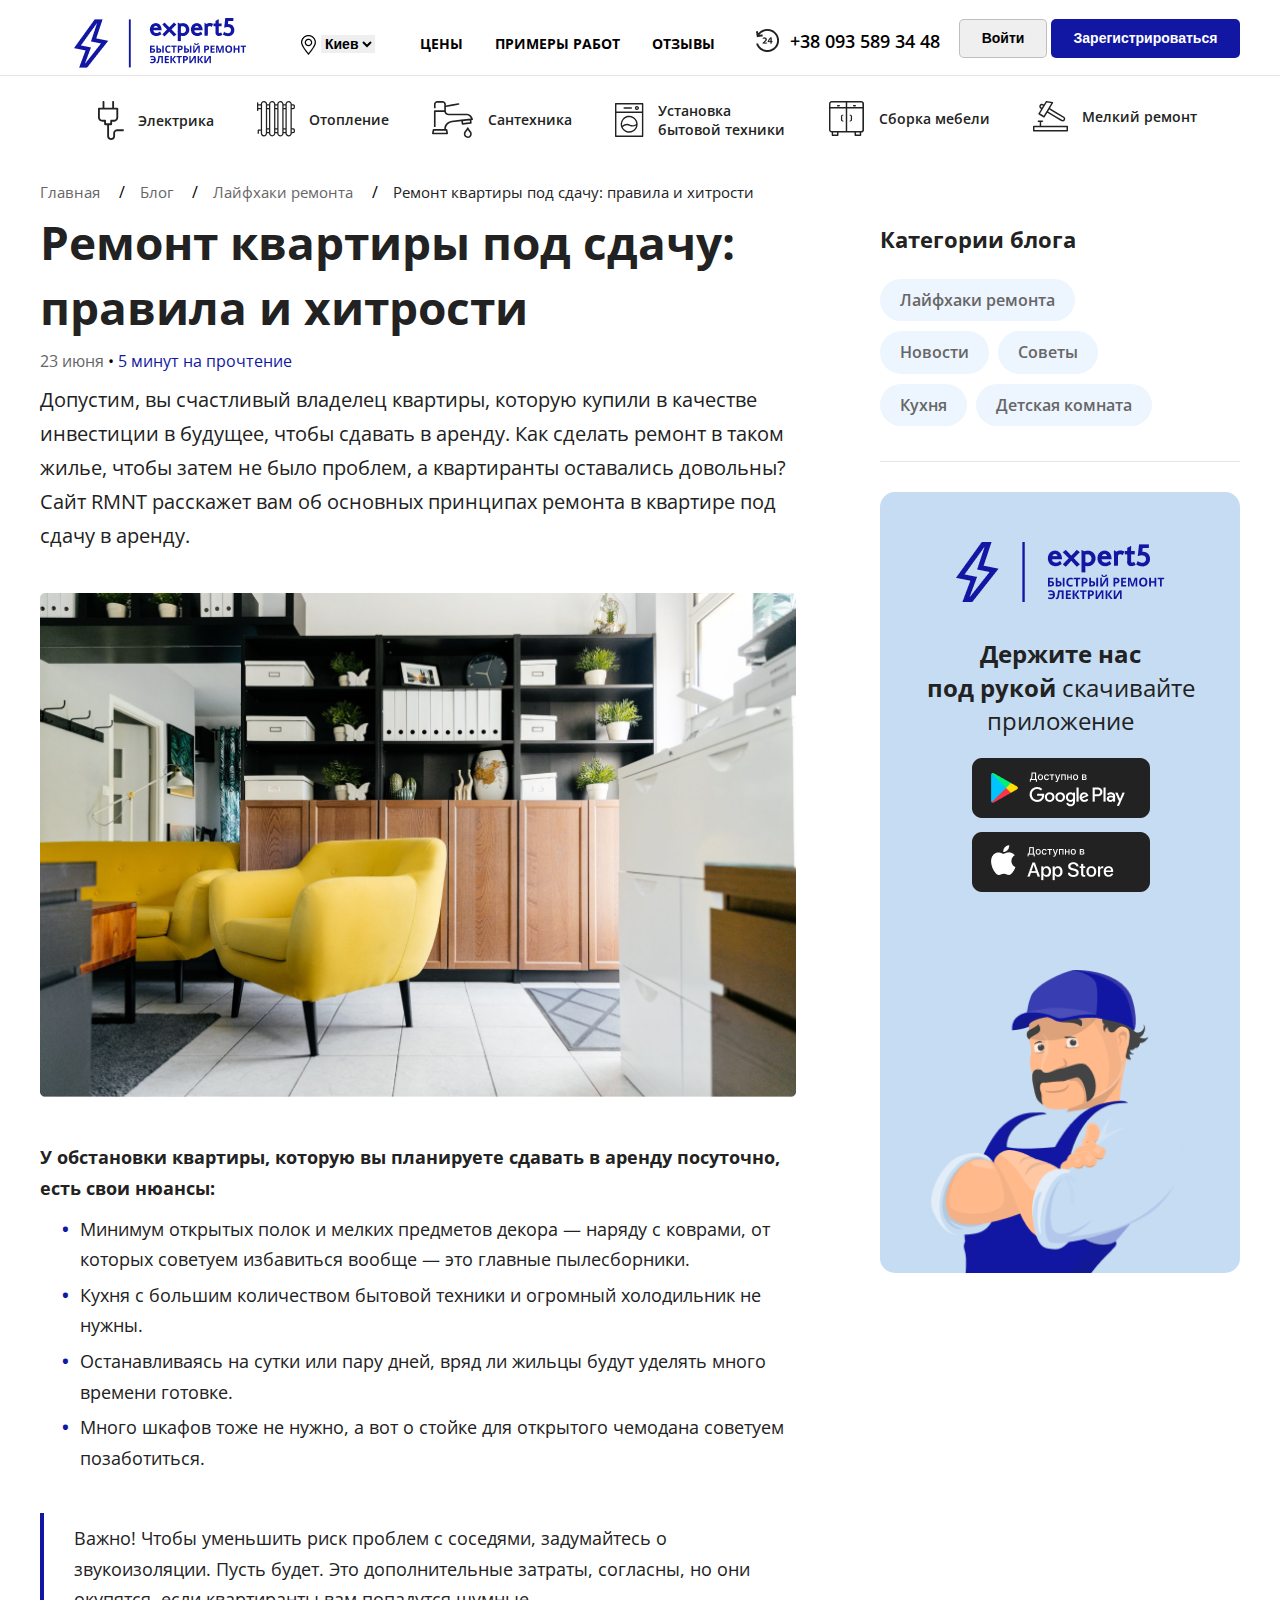
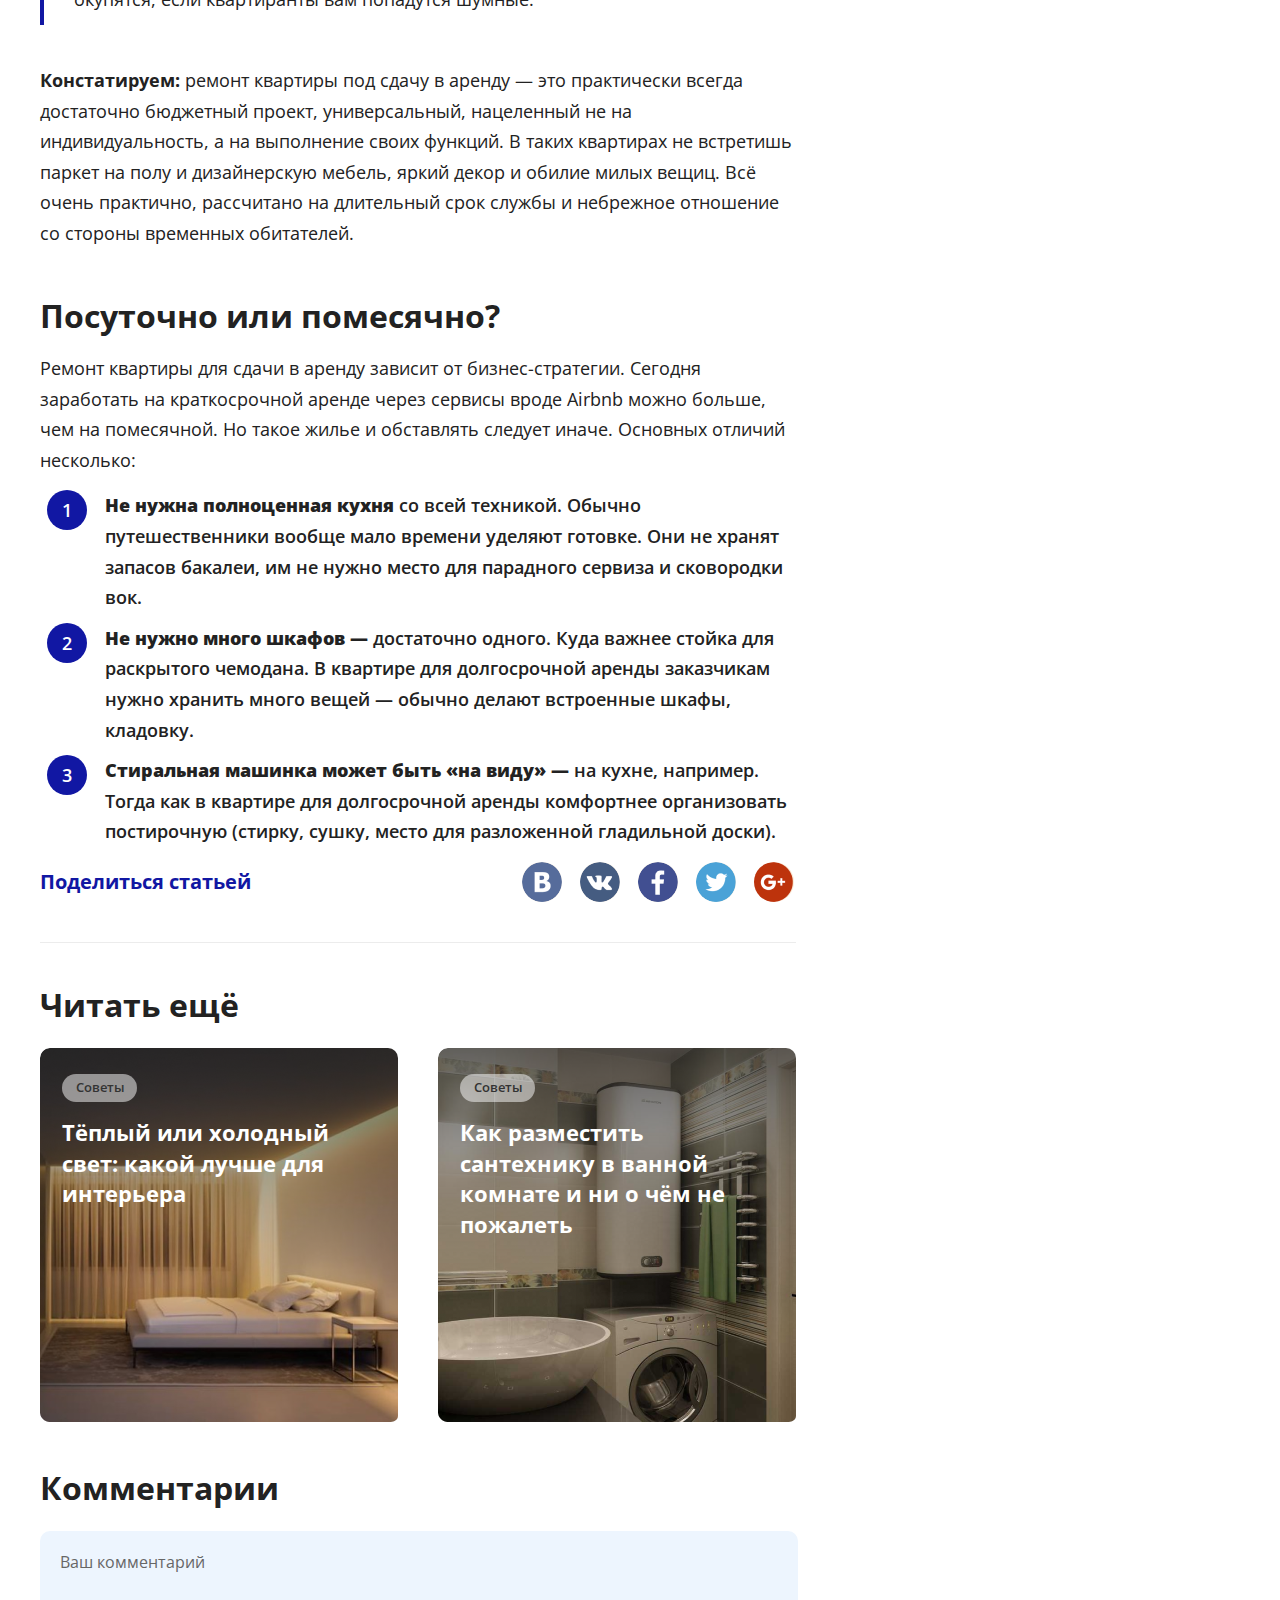
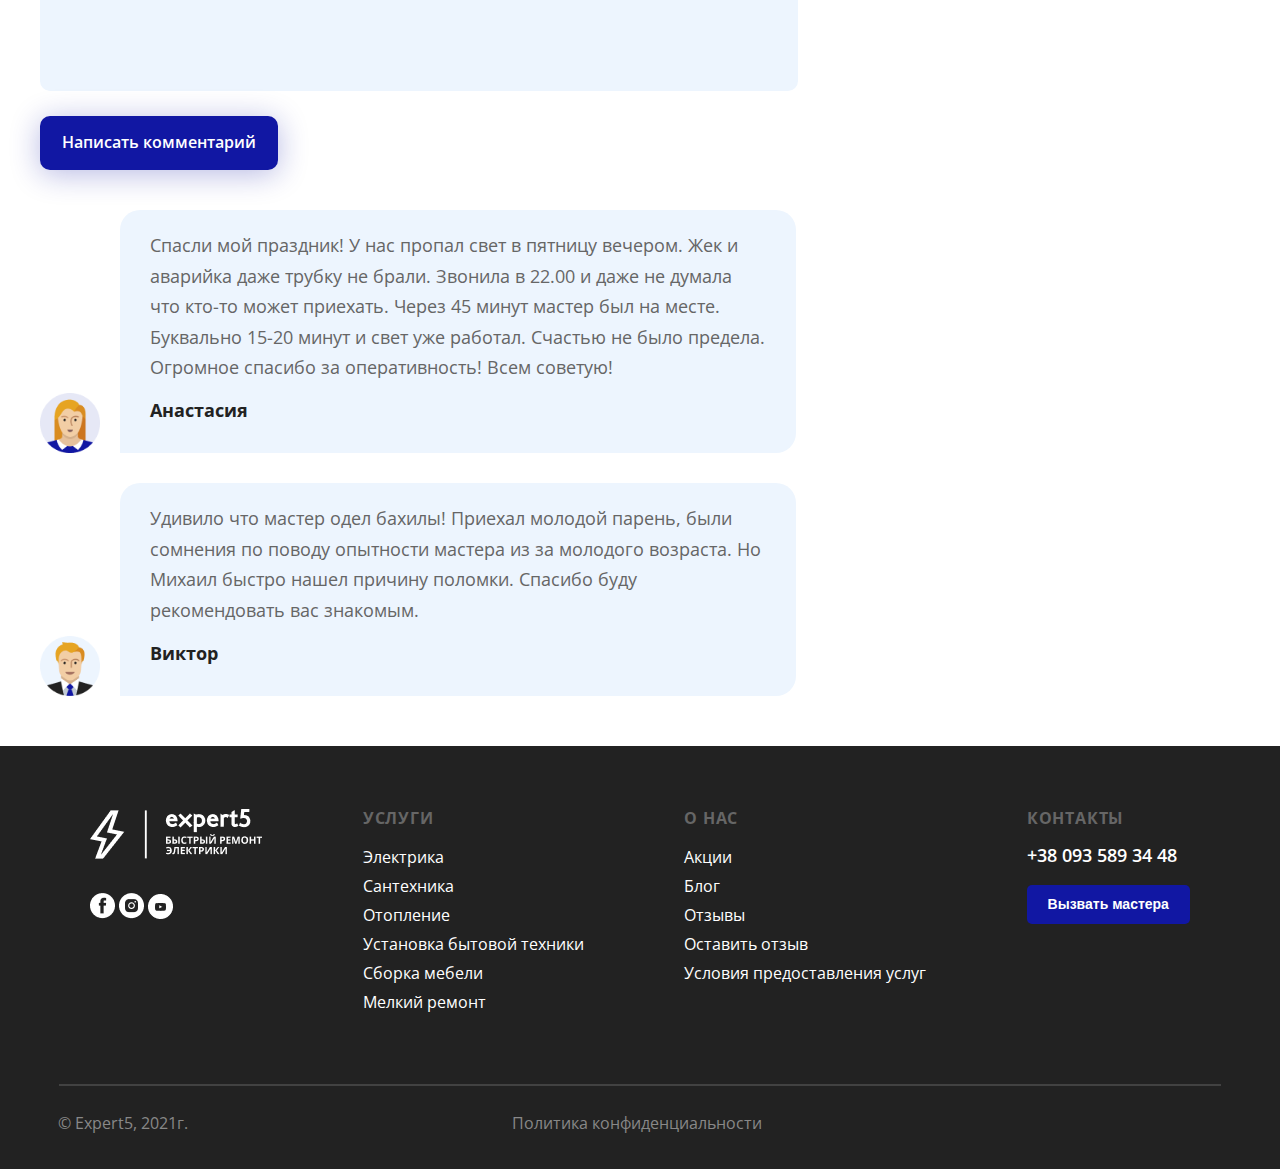
==== commit 7aee7c0d: "added blog and new header" ====
--- a/article.html
+++ b/article.html
@@ -12,6 +12,180 @@
     <link href="https://fonts.googleapis.com/css2?family=Open+Sans:wght@400;600;700;800&display=swap" rel="stylesheet">
 </head>
 <body>
+    <header>
+        <div class="line">
+            <div class="header">
+                <div class="flex">
+                    <div class="left">
+                        <div class="head__main">
+                            <div class="head__main__logo">
+                                <img src="./img/logo.png" class="logo" alt="logo">
+                                <div class="burger">
+                                    <img src="./img/burger.png" alt="">
+                                </div>
+                                <img src="./img/logo2.png" class="logo2" alt="">
+                                <div class="head__main__city__img">
+                                    <img src="./img/map.png" alt="map">
+                                </div>
+                                <div class="head__main__city__select">
+                                    <select>
+                                        <option>Киев</option>
+                                        <option>Киев</option>
+                                        <option>Киев</option>
+                                        <option>Киев</option>
+                                        <option>Киев</option>
+                                        <option>Киев</option>
+                                    </select>
+                                </div>
+                            </div>
+                        </div>
+                    </div>
+                    <div class="right">
+                        <div class="menu2">
+                            <a href="#">Цены</a>
+                            <a href="#">Примеры работ</a>
+                            <a href="#">Отзывы</a>
+                        </div>
+                        <div class="head__main__img">
+                            <img src="./img/24.png" alt="24">
+                        </div>
+                        <div class="head__main__tell">
+                            <a href="tel:+38 093 589 34 48">+38 093 589 34 48</a>
+                        </div>
+                        <div class="head__main__button">
+                            <button class="btn1">Войти</button>
+                            <button class="btn1_2">Зарегистрироваться</button>
+                        </div>
+                        <div class="head__main__mob">
+                            <a href="tel:+38 093 589 34 48"><img src="./img/mob.png" alt="mob"> </a>
+                        </div>
+                    </div>
+                </div>
+            </div>
+            <div class="menu3">
+                <a href="#">Цены</a>
+                <a href="#">Примеры работ</a>
+                <a href="#">Отзывы</a>
+            </div>
+        </div>
+        <div class="menu">
+            <ul class="chevron">
+                <li class="li1"><a href="#"><img src="./icon/electrician.svg" alt="" class="iw1">Электрика</a></li>
+                <li class="li2"><a href="#"><img src="./icon/heating.svg" alt="" class="iw2">Отопление</a></li>
+                <li class="li3"><a href="#"><img src="./icon/plumbing.svg" alt="" class="iw3">Сантехника</a></li>
+                <li class="li4"><a href="#"><img src="./icon/washer.svg" alt="" class="iw4">Установка <br> бытовой
+                        техники</a></li>
+                <li class="li5"><a href="#"><img src="./icon/furniture.svg" alt="" class="iw5">Сборка мебели</a></li>
+                <li class="li6"><a href="#"><img src="./icon/hammer.svg" alt="" class="iw6">Мелкий ремонт</a></li>
+                <div class="close">
+                    <img src="./img/close.png" alt="">
+                </div>
+                <div class="btn__call">
+                    <button class="btn6">Вызвать мастера</button>
+                </div>
+            </ul>
+        </div>
+        <div class="content__menu">
+            <div class="content__menu__block">
+                <div class="back_content"></div>
+                <div class="content__menu__block__box">
+                    <div class="content__menu__block__box__content1">
+                        <h1>Установка</h1>
+                        <div class="container">
+                            <hr />
+                            <div class="text1">Монтаж умывальника</div>
+                            <div class="text2">от 123 грн/шт</div>
+                        </div>
+                        <div class="container">
+                            <hr />
+                            <div class="text1">Монтаж ванны</div>
+                            <div class="text2">от 456 грн/шт</div>
+                        </div>
+                        <div class="container">
+                            <hr />
+                            <div class="text1">Монтаж крана</div>
+                            <div class="text2">от 789 грн/шт</div>
+                        </div>
+                        <div class="container">
+                            <hr />
+                            <div class="text1">Монтаж унитаза</div>
+                            <div class="text2">от 123 грн/шт</div>
+                        </div>
+                        <div class="container">
+                            <hr />
+                            <div class="text1">Монтаж душевой кабины</div>
+                            <div class="text2">от 456 грн/шт</div>
+                        </div>
+                        <div class="container">
+                            <hr />
+                            <div class="text1">Подключение бойлера</div>
+                            <div class="text2">от 789 грн/шт</div>
+                        </div>
+                        <a href="#">
+                            <p>все услуги сантехника</p>
+                        </a>
+                    </div>
+                    <div class="content__menu__block__box__content1">
+                        <h1>Ремонт</h1>
+                        <div class="container">
+                            <hr />
+                            <div class="text1">Ремонт сантехники</div>
+                            <div class="text2">от 50 грн/шт</div>
+                        </div>
+                        <div class="container">
+                            <hr />
+                            <div class="text1">Чистка бойлера</div>
+                            <div class="text2">от 123 грн/шт</div>
+                        </div>
+                        <div class="container">
+                            <hr />
+                            <div class="text1">Чистка канализации</div>
+                            <div class="text2">от 456 грн/шт</div>
+                        </div>
+                        <div class="container">
+                            <hr />
+                            <div class="text1">Замена труб</div>
+                            <div class="text2">от 789 грн/шт</div>
+                        </div>
+                    </div>
+
+                    <div class="content__menu__block__box__content1">
+                        <hr class="hrvert" />
+                        <h1>вызов мастера</h1>
+                        <div class="container">
+                            <hr />
+                            <div class="text1">с 8.00 до 19.00</div>
+                            <div class="text2">349 грн</div>
+                        </div>
+                        <div class="container">
+                            <hr />
+                            <div class="text1">с 19.00 до 22.00</div>
+                            <div class="text2">123 грн</div>
+                        </div>
+                        <div class="container">
+                            <hr />
+                            <div class="text1">с 22.00 до 8.00</div>
+                            <div class="text2">от 899 грн</div>
+                        </div>
+                        <div class="container">
+                            <hr />
+                            <div class="text1">Ложный вызов</div>
+                            <div class="text2">от 349 грн</div>
+                        </div>
+                        <div class="container">
+                            <hr />
+                            <div class="text1">за пределы Киева</div>
+                            <div class="text2">ндивидуально</div>
+                        </div>
+                        <a href="#">
+                            <p>подробнее</p>
+                        </a>
+                    </div>
+                </div>
+            </div>
+        </div>
+        
+    </header>
     <main>
         <section class="article_section">
             <!--путь к документу-->
@@ -203,5 +377,6 @@
             </div>
         </div>
     </footer>
+    <script src="./js/header.js"></script>
 </body>
 </html>--- a/css/style.css
+++ b/css/style.css
@@ -7,6 +7,51 @@
 body {
   font-family: 'Open Sans', sans-serif;
   position: relative;
+}
+
+.btn1 {
+  font-size: 14px;
+  width: 88px;
+  height: 39px;
+  border: 1px solid rgba(0, 0, 0, 0.2);
+  box-sizing: border-box;
+  border-radius: 5px;
+  font-size: 14px;
+  font-style: normal;
+  font-weight: 600;
+  line-height: 20px;
+  letter-spacing: 0em;
+}
+
+.btn1_2 {
+  border: 0;
+  width: 189px;
+  height: 39px;
+  background: #1117A3;
+  color: white;
+  border-radius: 5px;
+  font-size: 14px;
+  font-style: normal;
+  font-weight: 600;
+  line-height: 20px;
+  letter-spacing: 0em;
+}
+
+.menu2 {
+  flex: auto;
+  margin-left: 13%;
+}
+
+.menu2 a {
+  padding: 4%;
+  text-decoration: none;
+  color: #000;
+  font-size: 14px;
+  font-style: normal;
+  font-weight: 700;
+  line-height: 20px;
+  letter-spacing: 0em;
+  text-transform: uppercase;
 }
 
 .modall__block {
@@ -66,6 +111,10 @@
   font-family: 'Open Sans', sans-serif;
 }
 
+.menu3 {
+  display: none;
+}
+
 .line {
   border-bottom-width: 1px;
   border-bottom-style: solid;
@@ -90,12 +139,12 @@
 }
 
 .head__main__city__img {
-  margin-top: 5%;
+  margin-top: 7%;
   margin-left: 23%;
 }
 
 .head__main__city__select {
-  margin-top: 3%;
+  margin-top: 6%;
   margin-left: 2%;
 }
 
@@ -127,13 +176,12 @@
 }
 
 .head__main__img {
-  margin-top: -1%;
   margin-right: 1%;
 }
 
 .head__main__tell {
-  margin-top: -1.5%;
-  margin-right: 1%;
+  margin-top: -0.5%;
+  margin-right: 2%;
 }
 
 .head__main__tell a {
@@ -2575,6 +2623,13 @@
 }
 
 @media screen and (max-width: 1025px) {
+  .menu2 {
+    display: none;
+  }
+  .btn1,
+.btn1_2 {
+    display: none;
+  }
   .head__main__city {
     margin-right: 14%;
   }
@@ -2672,6 +2727,35 @@
   .logo {
     display: none;
   }
+  .head__main__city__img {
+    margin-top: 5%;
+  }
+  .menu3 {
+    display: block;
+    display: flex;
+    justify-content: space-around;
+  }
+  .menu3 a {
+    text-decoration: none;
+    color: #000;
+    font-family: Open Sans;
+    font-size: 14px;
+    font-style: normal;
+    font-weight: 600;
+    line-height: 20px;
+    letter-spacing: 0em;
+    padding: 25px 0 25px 0;
+  }
+  .header {
+    padding-bottom: 13px;
+    width: 100%;
+    border-bottom-width: 1px;
+    border-bottom-style: solid;
+    border-bottom-color: rgba(0, 0, 0, 0.1);
+  }
+  .line {
+    border-bottom-style: none;
+  }
   .links {
     margin-left: 36%;
   }
@@ -2716,7 +2800,6 @@
     width: 100%;
     z-index: 5;
     background-color: white;
-    margin-bottom: 5%;
   }
   .section__two__block {
     display: block;
@@ -2884,13 +2967,6 @@
   .head__main__img {
     display: none;
   }
-  .header {
-    margin: 1.5%;
-  }
-  .head__main__city__img {
-    margin-left: 55%;
-    margin-top: 4%;
-  }
   .head__main__tell {
     padding-top: 0.9%;
     padding-right: 1%;
@@ -2899,7 +2975,7 @@
     padding-right: 3%;
   }
   .head__main__city__select {
-    margin-top: 2%;
+    margin-top: 4%;
   }
   .burger {
     display: block;
--- a/css/article.css
+++ b/css/article.css
@@ -1,3 +1,7 @@
+.line {
+  top: 5px;
+}
+
 .article_section {
   width: 100%;
   margin-bottom: 50px;
@@ -6,6 +10,7 @@
 .article_block {
   max-width: 1200px;
   margin: 0 auto;
+  margin-top: 40px;
 }
 
 .article_block .article {
@@ -535,6 +540,7 @@
 @media screen and (max-width: 769px) {
   .article_block {
     padding: 0 32px;
+    margin-top: 140px;
   }
   .article_block .article {
     flex-direction: column;
